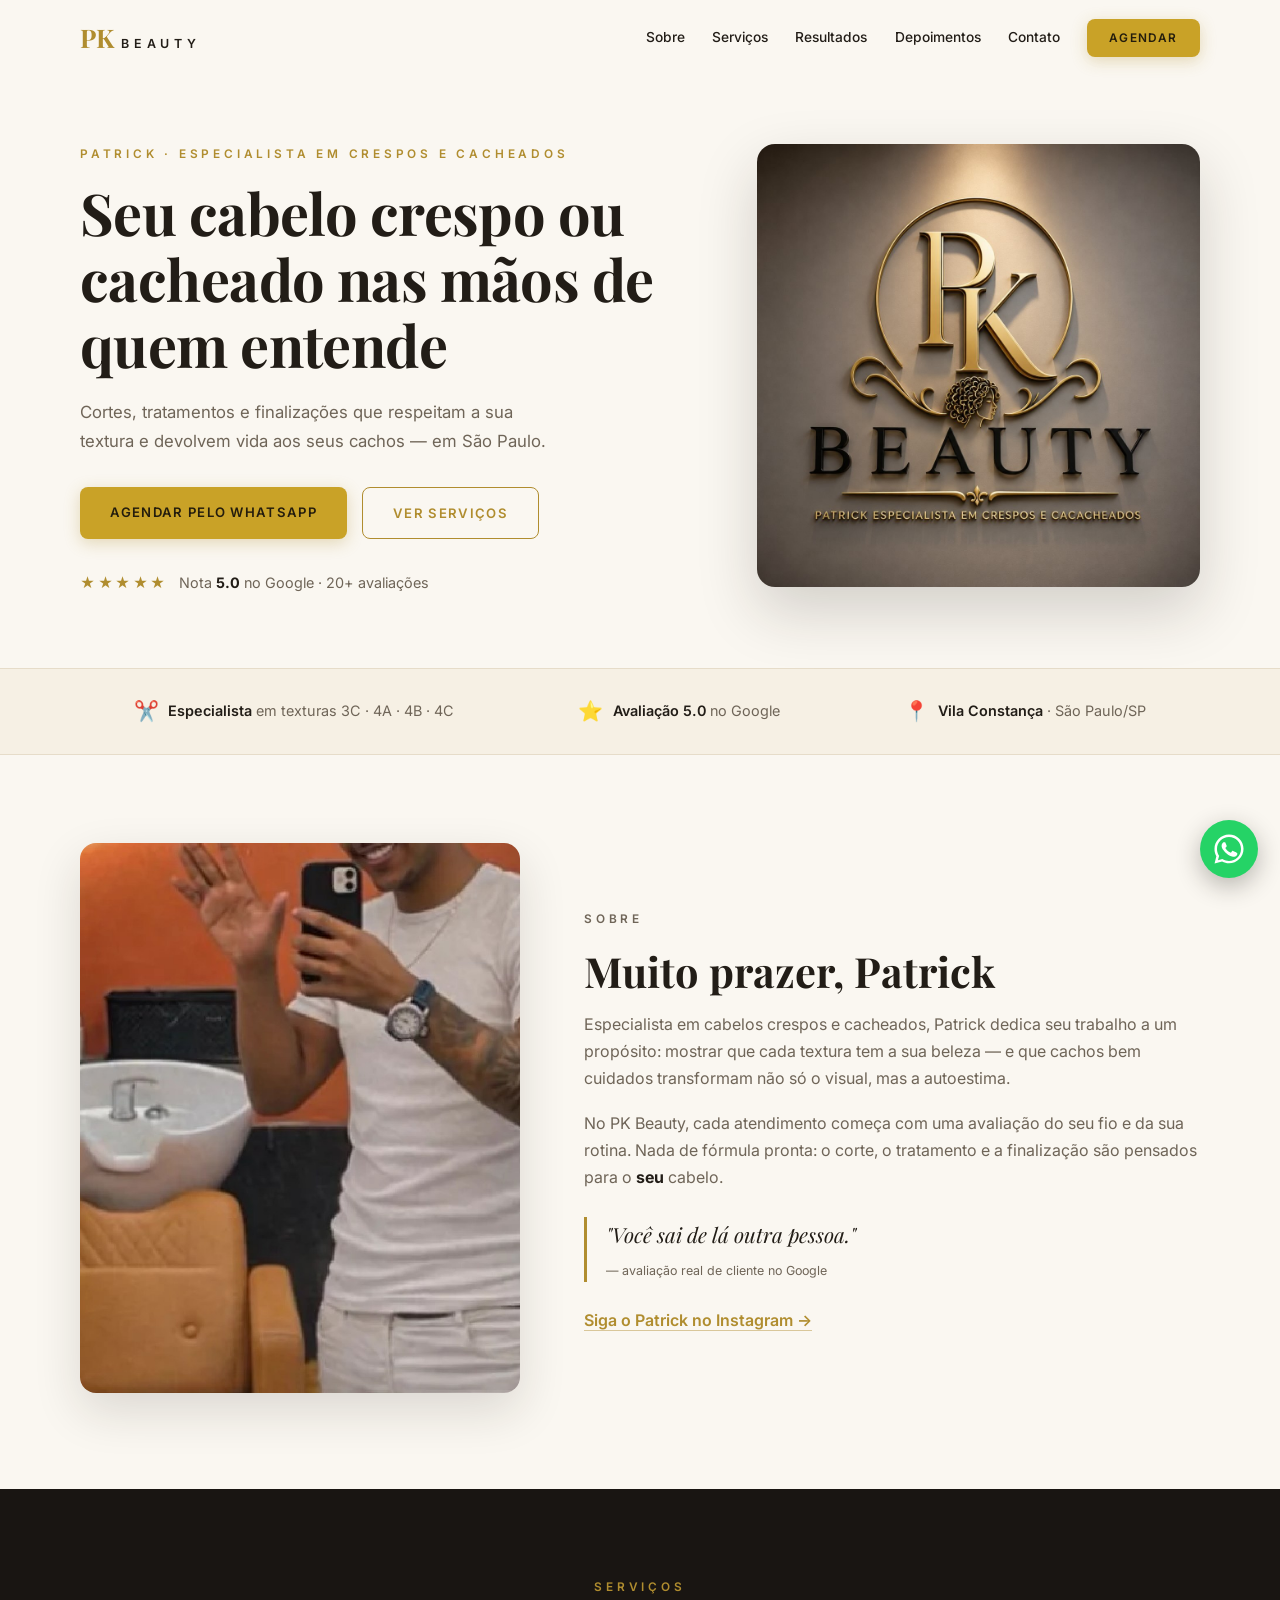
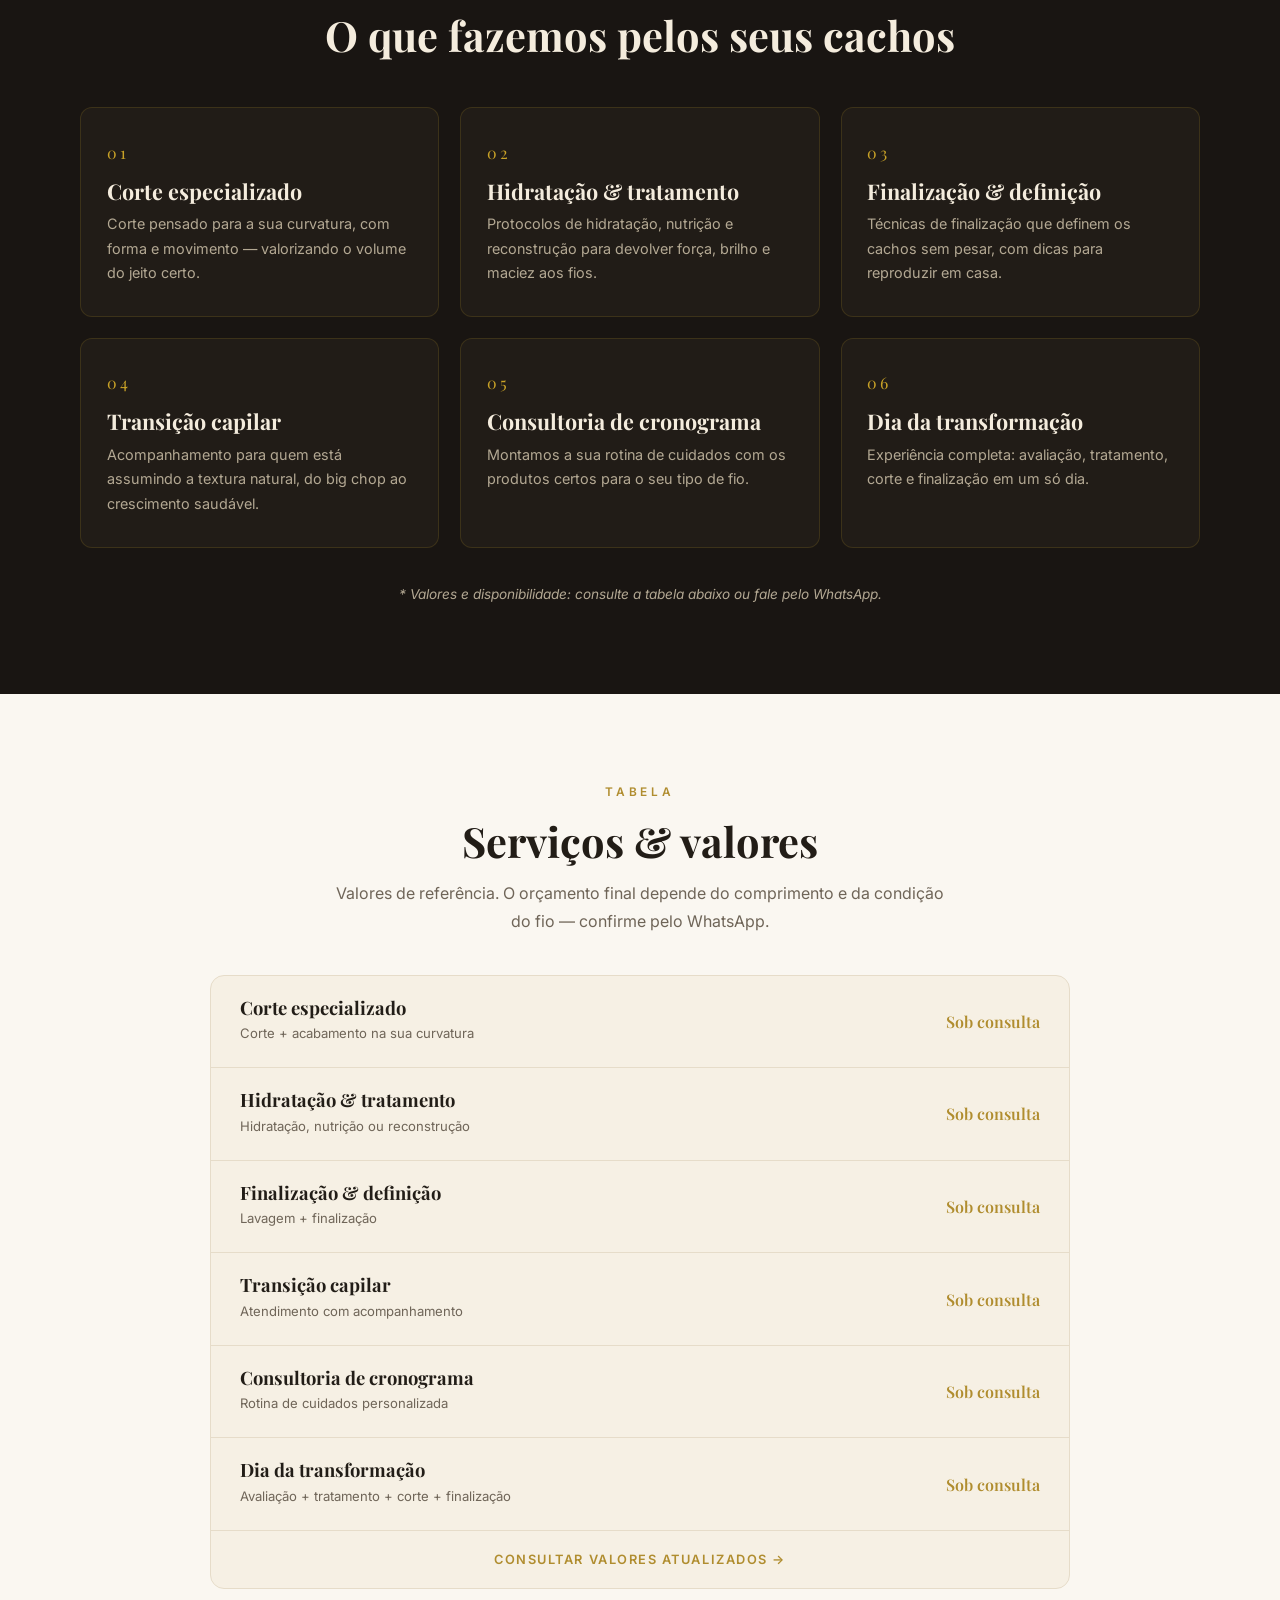
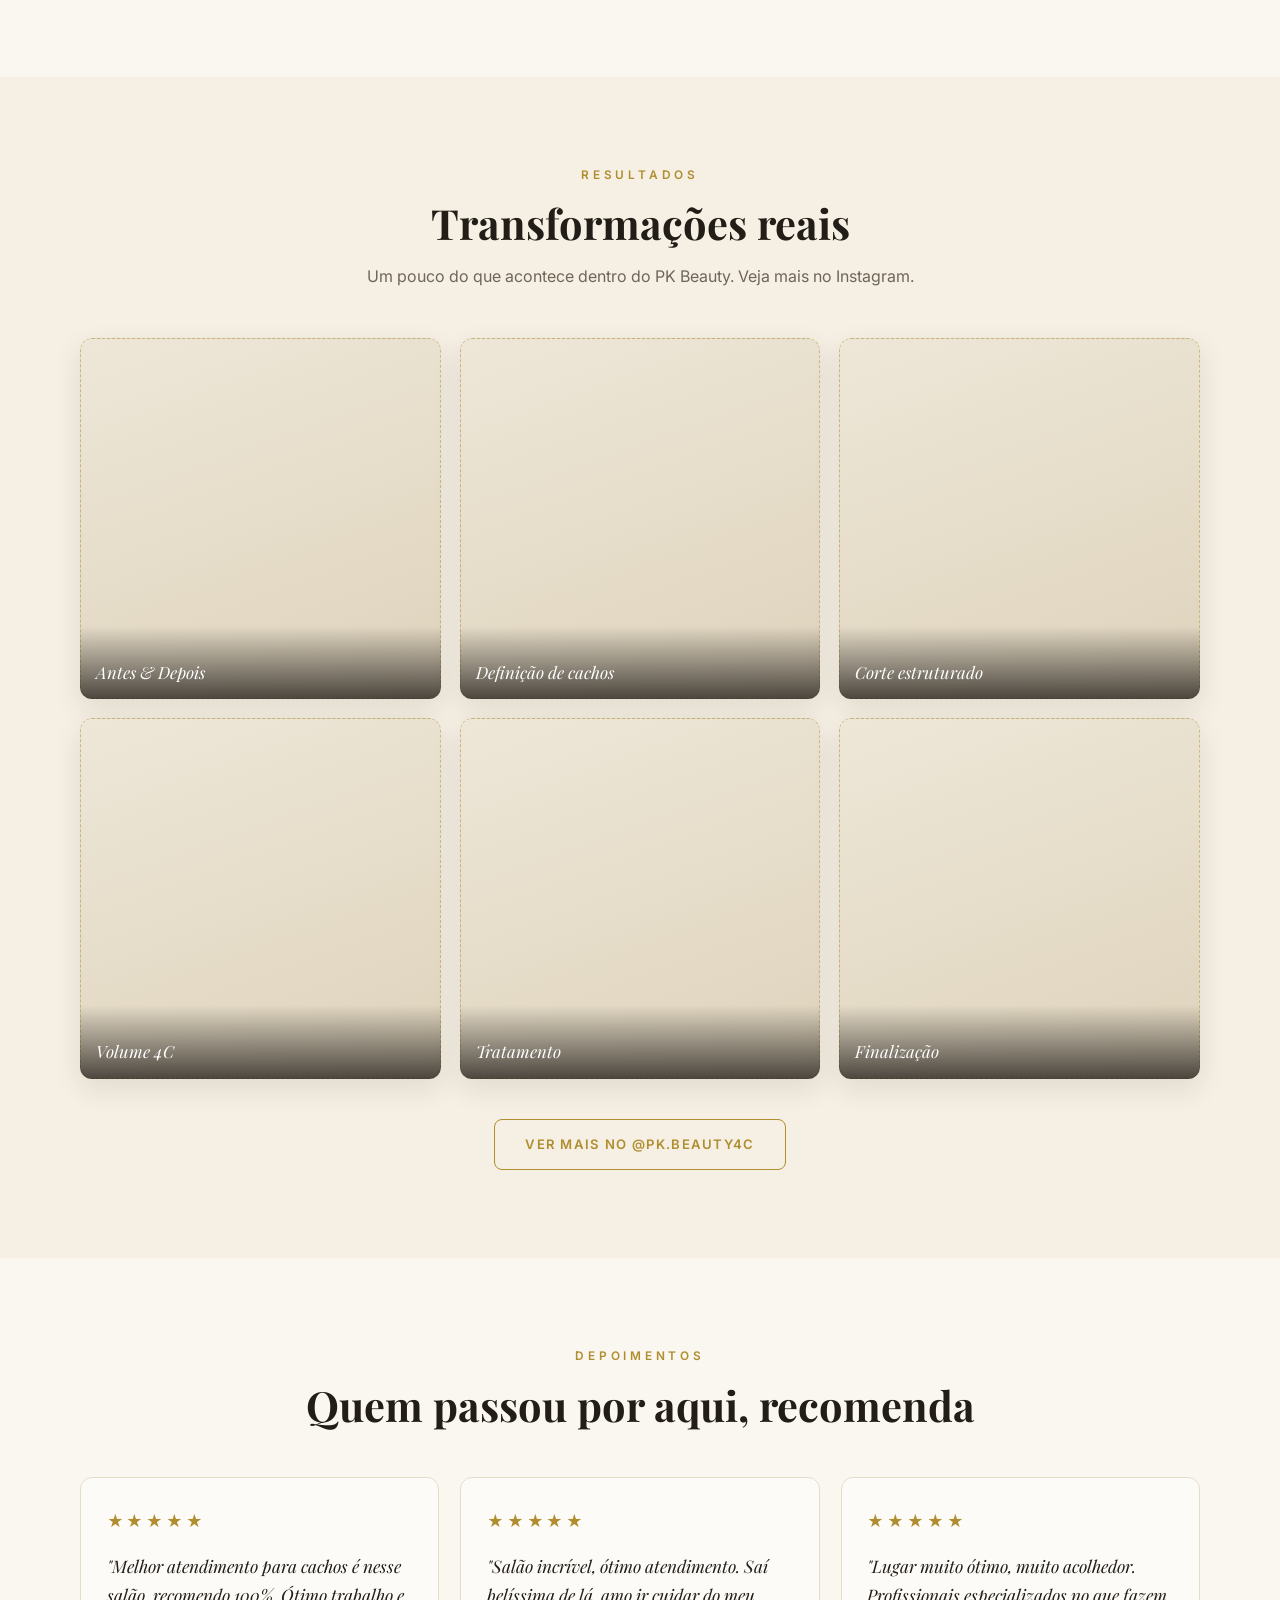
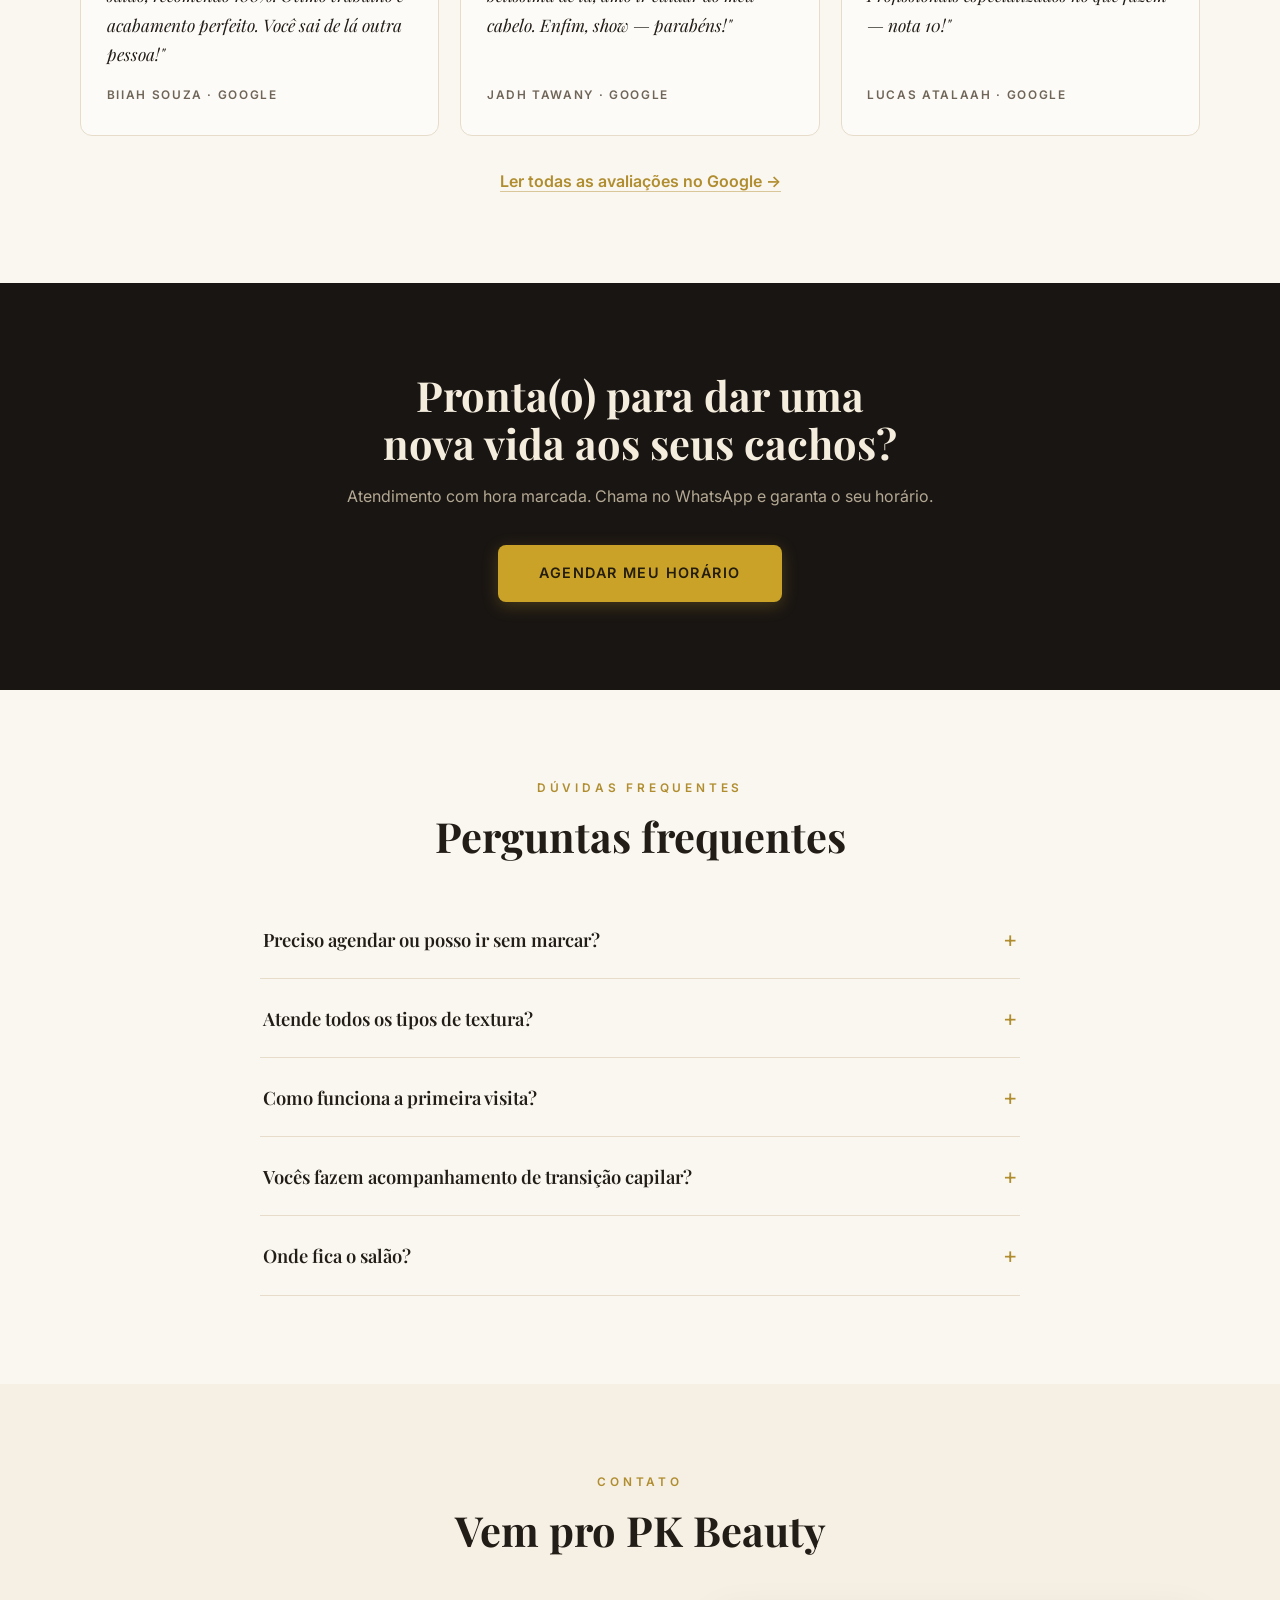
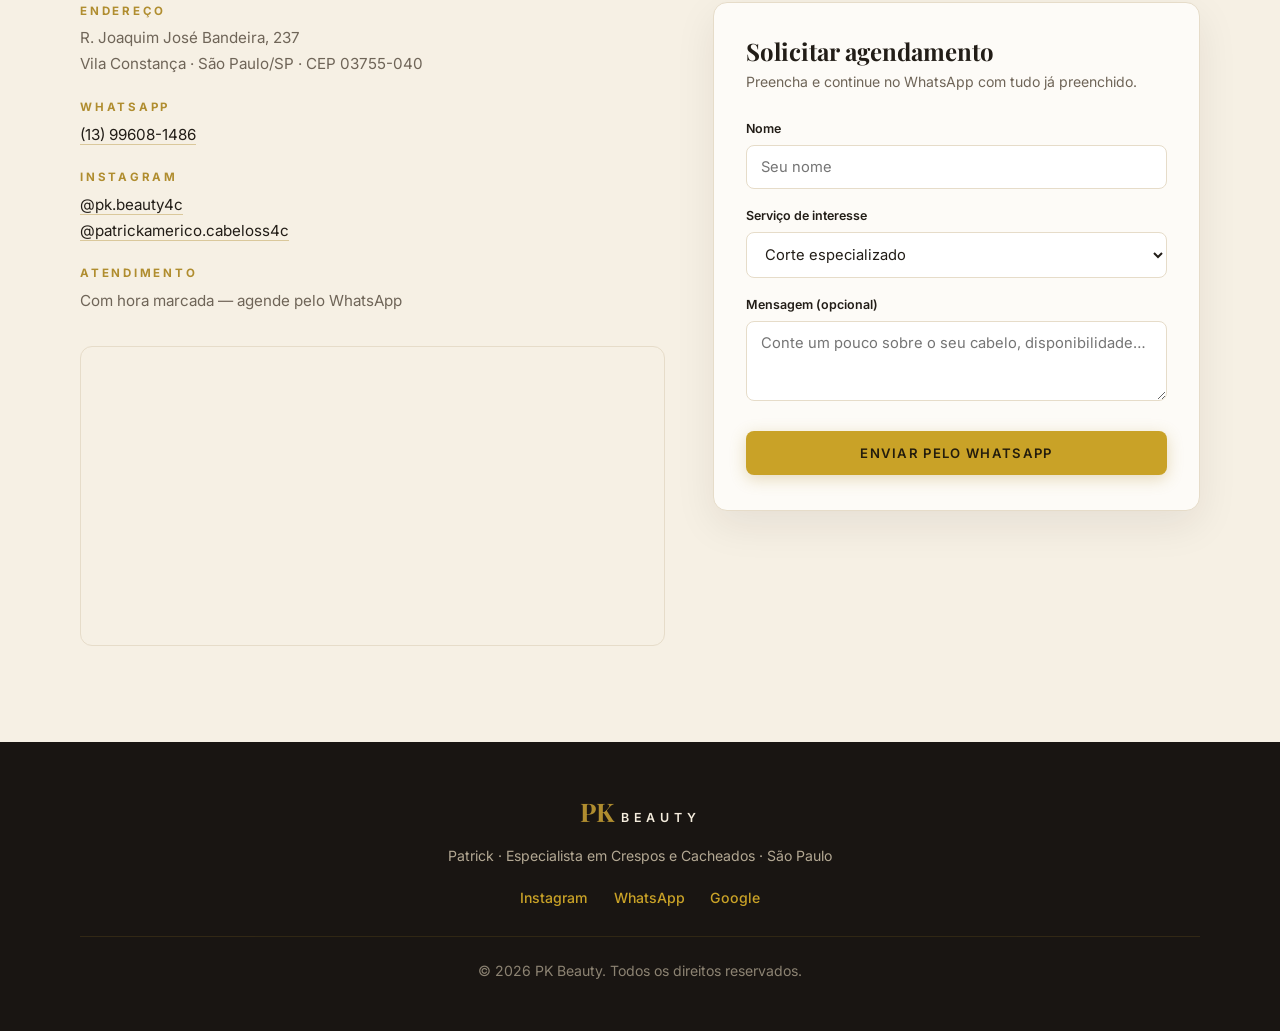
==== index.html @ 68014368 "Site PK Beauty — landing page do salão (Patrick, especialista em crespos e cacheados) Co-Authored-By" ====
<!DOCTYPE html>
<html lang="pt-BR">
<head>
  <meta charset="UTF-8">
  <meta name="viewport" content="width=device-width, initial-scale=1.0">
  <title>PK Beauty — Patrick Especialista em Crespos e Cacheados | São Paulo</title>
  <meta name="description" content="PK Beauty — Patrick, especialista em cabelos crespos e cacheados (4C) em São Paulo. Cortes, tratamentos e finalização para valorizar seus cachos. Agende pelo WhatsApp.">
  <meta property="og:title" content="PK Beauty — Especialista em Crespos e Cacheados">
  <meta property="og:description" content="Seu cabelo crespo ou cacheado nas mãos de quem entende. Nota 5.0 no Google. Agende pelo WhatsApp.">
  <meta property="og:type" content="website">
  <link rel="preconnect" href="https://fonts.googleapis.com">
  <link rel="preconnect" href="https://fonts.gstatic.com" crossorigin>
  <link href="https://fonts.googleapis.com/css2?family=Playfair+Display:ital,wght@0,500;0,600;0,700;1,500&family=Inter:wght@400;500;600;700&display=swap" rel="stylesheet">
  <link rel="stylesheet" href="styles.css">
</head>
<body>

  <!-- ===== NAVBAR ===== -->
  <header class="navbar" id="navbar">
    <div class="container nav-inner">
      <a href="#inicio" class="nav-logo">
        <span class="nav-monogram">PK</span>
        <span class="nav-name">BEAUTY</span>
      </a>
      <nav class="nav-links" id="navLinks">
        <a href="#sobre">Sobre</a>
        <a href="#servicos">Serviços</a>
        <a href="#resultados">Resultados</a>
        <a href="#depoimentos">Depoimentos</a>
        <a href="#contato">Contato</a>
        <a href="https://wa.me/5513996081486?text=Ol%C3%A1%2C%20Patrick!%20Quero%20agendar%20um%20hor%C3%A1rio%20no%20PK%20Beauty%20%E2%9C%A8" class="btn btn-gold nav-cta" target="_blank" rel="noopener">Agendar</a>
      </nav>
      <button class="nav-toggle" id="navToggle" aria-label="Abrir menu">
        <span></span><span></span><span></span>
      </button>
    </div>
  </header>

  <!-- ===== HERO ===== -->
  <section class="hero" id="inicio">
    <div class="container hero-grid">
      <div class="hero-text">
        <p class="section-kicker">Patrick · Especialista em Crespos e Cacheados</p>
        <h1>Seu cabelo crespo ou cacheado nas mãos de quem entende</h1>
        <p class="hero-sub">Cortes, tratamentos e finalizações que respeitam a sua textura e devolvem vida aos seus cachos — em São Paulo.</p>
        <div class="hero-ctas">
          <a href="https://wa.me/5513996081486?text=Ol%C3%A1%2C%20Patrick!%20Quero%20agendar%20um%20hor%C3%A1rio%20no%20PK%20Beauty%20%E2%9C%A8" class="btn btn-gold" target="_blank" rel="noopener">Agendar pelo WhatsApp</a>
          <a href="#servicos" class="btn btn-outline">Ver serviços</a>
        </div>
        <div class="hero-rating">
          <span class="stars">★★★★★</span>
          <span>Nota <strong>5.0</strong> no Google · 20+ avaliações</span>
        </div>
      </div>
      <div class="hero-media">
        <img src="assets/logo.jpg" alt="Logo do PK Beauty em dourado — Patrick, especialista em crespos e cacheados">
      </div>
    </div>
  </section>

  <!-- ===== FAIXA DE DESTAQUES ===== -->
  <section class="highlights">
    <div class="container highlights-grid">
      <div class="highlight">
        <span class="highlight-icon">✂️</span>
        <p><strong>Especialista</strong> em texturas 3C · 4A · 4B · 4C</p>
      </div>
      <div class="highlight">
        <span class="highlight-icon">⭐</span>
        <p><strong>Avaliação 5.0</strong> no Google</p>
      </div>
      <div class="highlight">
        <span class="highlight-icon">📍</span>
        <p><strong>Vila Constança</strong> · São Paulo/SP</p>
      </div>
    </div>
  </section>

  <!-- ===== SOBRE ===== -->
  <section class="section" id="sobre">
    <div class="container about-grid">
      <div class="about-media">
        <img src="assets/patrick.jpg" alt="Patrick no salão PK Beauty">
      </div>
      <div class="about-text">
        <p class="section-kicker">Sobre</p>
        <h2>Muito prazer, Patrick</h2>
        <p>Especialista em cabelos crespos e cacheados, Patrick dedica seu trabalho a um propósito: mostrar que cada textura tem a sua beleza — e que cachos bem cuidados transformam não só o visual, mas a autoestima.</p>
        <p>No PK Beauty, cada atendimento começa com uma avaliação do seu fio e da sua rotina. Nada de fórmula pronta: o corte, o tratamento e a finalização são pensados para o <strong>seu</strong> cabelo.</p>
        <blockquote>"Você sai de lá outra pessoa."<cite>— avaliação real de cliente no Google</cite></blockquote>
        <a href="https://www.instagram.com/patrickamerico.cabeloss4c/" target="_blank" rel="noopener" class="link-gold">Siga o Patrick no Instagram →</a>
      </div>
    </div>
  </section>

  <!-- ===== SERVIÇOS ===== -->
  <section class="section section-dark" id="servicos">
    <div class="container">
      <p class="section-kicker center">Serviços</p>
      <h2 class="center">O que fazemos pelos seus cachos</h2>
      <div class="services-grid">
        <div class="service-card">
          <div class="service-num">01</div>
          <h3>Corte especializado</h3>
          <p>Corte pensado para a sua curvatura, com forma e movimento — valorizando o volume do jeito certo.</p>
        </div>
        <div class="service-card">
          <div class="service-num">02</div>
          <h3>Hidratação &amp; tratamento</h3>
          <p>Protocolos de hidratação, nutrição e reconstrução para devolver força, brilho e maciez aos fios.</p>
        </div>
        <div class="service-card">
          <div class="service-num">03</div>
          <h3>Finalização &amp; definição</h3>
          <p>Técnicas de finalização que definem os cachos sem pesar, com dicas para reproduzir em casa.</p>
        </div>
        <div class="service-card">
          <div class="service-num">04</div>
          <h3>Transição capilar</h3>
          <p>Acompanhamento para quem está assumindo a textura natural, do big chop ao crescimento saudável.</p>
        </div>
        <div class="service-card">
          <div class="service-num">05</div>
          <h3>Consultoria de cronograma</h3>
          <p>Montamos a sua rotina de cuidados com os produtos certos para o seu tipo de fio.</p>
        </div>
        <div class="service-card">
          <div class="service-num">06</div>
          <h3>Dia da transformação</h3>
          <p>Experiência completa: avaliação, tratamento, corte e finalização em um só dia.</p>
        </div>
      </div>
      <p class="services-note">* Valores e disponibilidade: consulte a tabela abaixo ou fale pelo WhatsApp.</p>
    </div>
  </section>

  <!-- ===== TABELA DE VALORES ===== -->
  <section class="section" id="valores">
    <div class="container">
      <p class="section-kicker center">Tabela</p>
      <h2 class="center">Serviços &amp; valores</h2>
      <p class="center section-sub">Valores de referência. O orçamento final depende do comprimento e da condição do fio — confirme pelo WhatsApp.</p>
      <div class="price-table">
        <div class="price-row">
          <div><h4>Corte especializado</h4><small>Corte + acabamento na sua curvatura</small></div>
          <span class="price">Sob consulta</span>
        </div>
        <div class="price-row">
          <div><h4>Hidratação &amp; tratamento</h4><small>Hidratação, nutrição ou reconstrução</small></div>
          <span class="price">Sob consulta</span>
        </div>
        <div class="price-row">
          <div><h4>Finalização &amp; definição</h4><small>Lavagem + finalização</small></div>
          <span class="price">Sob consulta</span>
        </div>
        <div class="price-row">
          <div><h4>Transição capilar</h4><small>Atendimento com acompanhamento</small></div>
          <span class="price">Sob consulta</span>
        </div>
        <div class="price-row">
          <div><h4>Consultoria de cronograma</h4><small>Rotina de cuidados personalizada</small></div>
          <span class="price">Sob consulta</span>
        </div>
        <div class="price-row">
          <div><h4>Dia da transformação</h4><small>Avaliação + tratamento + corte + finalização</small></div>
          <span class="price">Sob consulta</span>
        </div>
        <a class="price-cta" href="https://wa.me/5513996081486?text=Ol%C3%A1%2C%20Patrick!%20Pode%20me%20passar%20os%20valores%20atualizados%20dos%20servi%C3%A7os%3F" target="_blank" rel="noopener">Consultar valores atualizados →</a>
      </div>
    </div>
  </section>

  <!-- ===== RESULTADOS / GALERIA ===== -->
  <section class="section section-cream" id="resultados">
    <div class="container">
      <p class="section-kicker center">Resultados</p>
      <h2 class="center">Transformações reais</h2>
      <p class="center section-sub">Um pouco do que acontece dentro do PK Beauty. Veja mais no Instagram.</p>
      <!-- TROQUE os placeholders por fotos: <img src="assets/foto1.jpg" alt="..."> dentro de cada .gallery-item -->
      <div class="gallery-grid">
        <div class="gallery-item"><div class="gallery-ph"></div><span class="gallery-label">Antes &amp; Depois</span></div>
        <div class="gallery-item"><div class="gallery-ph"></div><span class="gallery-label">Definição de cachos</span></div>
        <div class="gallery-item"><div class="gallery-ph"></div><span class="gallery-label">Corte estruturado</span></div>
        <div class="gallery-item"><div class="gallery-ph"></div><span class="gallery-label">Volume 4C</span></div>
        <div class="gallery-item"><div class="gallery-ph"></div><span class="gallery-label">Tratamento</span></div>
        <div class="gallery-item"><div class="gallery-ph"></div><span class="gallery-label">Finalização</span></div>
      </div>
      <div class="center" style="margin-top: 2.5rem;">
        <a href="https://www.instagram.com/pk.beauty4c/" target="_blank" rel="noopener" class="btn btn-outline">Ver mais no @pk.beauty4c</a>
      </div>
    </div>
  </section>

  <!-- ===== DEPOIMENTOS ===== -->
  <section class="section" id="depoimentos">
    <div class="container">
      <p class="section-kicker center">Depoimentos</p>
      <h2 class="center">Quem passou por aqui, recomenda</h2>
      <div class="testimonials-grid">
        <div class="testimonial">
          <span class="stars">★★★★★</span>
          <p>"Melhor atendimento para cachos é nesse salão, recomendo 100%. Ótimo trabalho e acabamento perfeito. Você sai de lá outra pessoa!"</p>
          <cite>Biiah Souza · Google</cite>
        </div>
        <div class="testimonial">
          <span class="stars">★★★★★</span>
          <p>"Salão incrível, ótimo atendimento. Saí belíssima de lá, amo ir cuidar do meu cabelo. Enfim, show — parabéns!"</p>
          <cite>Jadh Tawany · Google</cite>
        </div>
        <div class="testimonial">
          <span class="stars">★★★★★</span>
          <p>"Lugar muito ótimo, muito acolhedor. Profissionais especializados no que fazem — nota 10!"</p>
          <cite>Lucas Atalaah · Google</cite>
        </div>
      </div>
      <p class="center" style="margin-top: 2rem;">
        <a class="link-gold" href="https://www.google.com/maps/place/PK.beauty+%2F+Patrick+Especialista/@-23.509186,-46.5026546,17z/data=!3m1!4b1!4m6!3m5!1s0x94ce610077c08e39:0xf38ff911dcfabe33!8m2!3d-23.509186!4d-46.5026546!16s%2Fg%2F11njfc9j4w" target="_blank" rel="noopener">Ler todas as avaliações no Google →</a>
      </p>
    </div>
  </section>

  <!-- ===== CTA FINAL ===== -->
  <section class="cta-final">
    <div class="container center">
      <h2>Pronta(o) para dar uma<br>nova vida aos seus cachos?</h2>
      <p>Atendimento com hora marcada. Chama no WhatsApp e garanta o seu horário.</p>
      <a href="https://wa.me/5513996081486?text=Ol%C3%A1%2C%20Patrick!%20Quero%20agendar%20um%20hor%C3%A1rio%20no%20PK%20Beauty%20%E2%9C%A8" class="btn btn-gold btn-lg" target="_blank" rel="noopener">Agendar meu horário</a>
    </div>
  </section>

  <!-- ===== FAQ ===== -->
  <section class="section" id="faq">
    <div class="container container-narrow">
      <p class="section-kicker center">Dúvidas frequentes</p>
      <h2 class="center">Perguntas frequentes</h2>
      <div class="faq-list">
        <details class="faq-item">
          <summary>Preciso agendar ou posso ir sem marcar?<span class="faq-icon">+</span></summary>
          <p>O atendimento é com hora marcada, para que cada cliente receba atenção total. É só chamar no WhatsApp e escolher o melhor horário.</p>
        </details>
        <details class="faq-item">
          <summary>Atende todos os tipos de textura?<span class="faq-icon">+</span></summary>
          <p>Sim! A especialidade da casa são os crespos e cacheados — das curvaturas 3C à 4C — mas cabelos ondulados também são muito bem-vindos.</p>
        </details>
        <details class="faq-item">
          <summary>Como funciona a primeira visita?<span class="faq-icon">+</span></summary>
          <p>Tudo começa com uma avaliação do seu fio e uma conversa sobre a sua rotina. A partir daí, o Patrick monta o plano ideal de corte, tratamento e finalização para o seu cabelo.</p>
        </details>
        <details class="faq-item">
          <summary>Vocês fazem acompanhamento de transição capilar?<span class="faq-icon">+</span></summary>
          <p>Sim, do big chop ao crescimento saudável. Você recebe acompanhamento e um cronograma de cuidados para cada fase da transição.</p>
        </details>
        <details class="faq-item">
          <summary>Onde fica o salão?<span class="faq-icon">+</span></summary>
          <p>Na R. Joaquim José Bandeira, 237 — Vila Constança, São Paulo/SP. O mapa está na seção de contato logo abaixo.</p>
        </details>
      </div>
    </div>
  </section>

  <!-- ===== CONTATO / LOCALIZAÇÃO ===== -->
  <section class="section section-cream" id="contato">
    <div class="container">
      <p class="section-kicker center">Contato</p>
      <h2 class="center">Vem pro PK Beauty</h2>
      <div class="contact-grid">
        <div class="contact-info">
          <ul class="contact-list">
            <li>
              <strong>Endereço</strong>
              R. Joaquim José Bandeira, 237<br>Vila Constança · São Paulo/SP · CEP 03755-040
            </li>
            <li>
              <strong>WhatsApp</strong>
              <a href="https://wa.me/5513996081486" target="_blank" rel="noopener">(13) 99608-1486</a>
            </li>
            <li>
              <strong>Instagram</strong>
              <a href="https://www.instagram.com/pk.beauty4c/" target="_blank" rel="noopener">@pk.beauty4c</a><br>
              <a href="https://www.instagram.com/patrickamerico.cabeloss4c/" target="_blank" rel="noopener">@patrickamerico.cabeloss4c</a>
            </li>
            <li>
              <strong>Atendimento</strong>
              Com hora marcada — agende pelo WhatsApp
            </li>
          </ul>
          <div class="contact-map">
            <iframe
              title="Mapa — PK Beauty, R. Joaquim José Bandeira, 237, Vila Constança, São Paulo"
              src="https://www.google.com/maps?q=R.+Joaquim+Jos%C3%A9+Bandeira,+237+-+Vila+Constanca,+S%C3%A3o+Paulo+-+SP,+03755-040&output=embed"
              loading="lazy" referrerpolicy="no-referrer-when-downgrade" allowfullscreen></iframe>
          </div>
        </div>
        <form class="booking-card" id="bookingForm">
          <h3>Solicitar agendamento</h3>
          <p class="booking-sub">Preencha e continue no WhatsApp com tudo já preenchido.</p>
          <label for="bkName">Nome</label>
          <input type="text" id="bkName" name="nome" placeholder="Seu nome" autocomplete="name">
          <label for="bkService">Serviço de interesse</label>
          <select id="bkService" name="servico">
            <option>Corte especializado</option>
            <option>Hidratação &amp; tratamento</option>
            <option>Finalização &amp; definição</option>
            <option>Transição capilar</option>
            <option>Consultoria de cronograma</option>
            <option>Dia da transformação</option>
            <option>Ainda não sei — quero uma avaliação</option>
          </select>
          <label for="bkMsg">Mensagem (opcional)</label>
          <textarea id="bkMsg" name="mensagem" rows="3" placeholder="Conte um pouco sobre o seu cabelo, disponibilidade…"></textarea>
          <button type="submit" class="btn btn-gold btn-block">Enviar pelo WhatsApp</button>
        </form>
      </div>
    </div>
  </section>

  <!-- ===== FOOTER ===== -->
  <footer class="footer">
    <div class="container footer-inner">
      <div class="footer-brand">
        <span class="nav-monogram">PK</span>
        <span class="nav-name">BEAUTY</span>
      </div>
      <p>Patrick · Especialista em Crespos e Cacheados · São Paulo</p>
      <nav class="footer-links">
        <a href="https://www.instagram.com/pk.beauty4c/" target="_blank" rel="noopener">Instagram</a>
        <a href="https://wa.me/5513996081486" target="_blank" rel="noopener">WhatsApp</a>
        <a href="https://www.google.com/maps/place/PK.beauty+%2F+Patrick+Especialista/@-23.509186,-46.5026546,17z/data=!3m1!4b1!4m6!3m5!1s0x94ce610077c08e39:0xf38ff911dcfabe33!8m2!3d-23.509186!4d-46.5026546!16s%2Fg%2F11njfc9j4w" target="_blank" rel="noopener">Google</a>
      </nav>
      <p class="footer-copy">© <span id="year"></span> PK Beauty. Todos os direitos reservados.</p>
    </div>
  </footer>

  <!-- ===== BOTÃO FLUTUANTE WHATSAPP ===== -->
  <a href="https://wa.me/5513996081486?text=Ol%C3%A1%2C%20Patrick!%20Quero%20agendar%20um%20hor%C3%A1rio%20no%20PK%20Beauty%20%E2%9C%A8"
     class="whatsapp-float" target="_blank" rel="noopener" aria-label="Conversar no WhatsApp">
    <svg viewBox="0 0 32 32" width="30" height="30" fill="#fff" xmlns="http://www.w3.org/2000/svg">
      <path d="M16 .5C7.4.5.5 7.4.5 16c0 2.7.7 5.4 2 7.7L.6 31.5l8-2.1c2.3 1.2 4.8 1.9 7.4 1.9 8.6 0 15.5-6.9 15.5-15.5S24.6.5 16 .5zm0 28.3c-2.3 0-4.6-.6-6.6-1.8l-.5-.3-4.7 1.2 1.3-4.6-.3-.5c-1.3-2-2-4.4-2-6.8C3.2 8.9 8.9 3.2 16 3.2S28.8 8.9 28.8 16 23.1 28.8 16 28.8zm7-9.6c-.4-.2-2.3-1.1-2.6-1.2-.4-.1-.6-.2-.9.2-.3.4-1 1.2-1.2 1.5-.2.3-.4.3-.8.1-.4-.2-1.6-.6-3.1-1.9-1.1-1-1.9-2.2-2.1-2.6-.2-.4 0-.6.2-.8.2-.2.4-.4.6-.7.2-.2.3-.4.4-.7.1-.3.1-.5 0-.7-.1-.2-.9-2.1-1.2-2.9-.3-.8-.6-.7-.9-.7h-.8c-.3 0-.7.1-1.1.5-.4.4-1.4 1.4-1.4 3.4s1.5 3.9 1.7 4.2c.2.3 2.9 4.5 7.1 6.3 1 .4 1.8.7 2.4.9 1 .3 1.9.3 2.6.2.8-.1 2.3-1 2.7-1.9.3-.9.3-1.7.2-1.9-.1-.2-.3-.3-.7-.5z"/>
    </svg>
  </a>

  <script src="script.js"></script>
</body>
</html>
---- styles.css ----
/* ============ PK BEAUTY — tema claro ============ */
:root {
  --bg: #faf7f1;
  --bg-cream: #f6f0e4;
  --bg-dark: #191512;
  --bg-dark-card: #211c17;
  --card: #fdfbf7;
  --ink: #221d17;
  --muted: #6f6558;
  --line: #e6dcc9;
  --gold: #b08d2f;
  --gold-strong: #c9a227;
  --gold-soft: rgba(176, 141, 47, 0.12);
  --cream-text: #f4ecdd;
  --serif: "Playfair Display", Georgia, serif;
  --sans: "Inter", -apple-system, "Segoe UI", sans-serif;
}

* { margin: 0; padding: 0; box-sizing: border-box; }

html { scroll-behavior: smooth; }

body {
  background: var(--bg);
  color: var(--ink);
  font-family: var(--sans);
  font-weight: 400;
  line-height: 1.7;
  -webkit-font-smoothing: antialiased;
}

.container { width: min(1120px, 92%); margin: 0 auto; }
.container-narrow { width: min(760px, 92%); }

h1, h2, h3, h4 { font-family: var(--serif); font-weight: 700; line-height: 1.15; color: var(--ink); }
h1 { font-size: clamp(2.3rem, 4.8vw, 3.6rem); letter-spacing: -0.01em; }
h2 { font-size: clamp(1.8rem, 3.6vw, 2.6rem); margin-bottom: 1rem; }

.center { text-align: center; }

.section { padding: 5.5rem 0; }
.section-cream { background: var(--bg-cream); }
.section-dark { background: var(--bg-dark); }
.section-dark h2 { color: var(--cream-text); }
.section-kicker {
  font-size: 0.74rem;
  letter-spacing: 0.32em;
  text-transform: uppercase;
  color: var(--gold);
  margin-bottom: 0.9rem;
  font-weight: 600;
}
.section-sub { color: var(--muted); max-width: 620px; margin: 0 auto 1rem; }

/* ===== Botões ===== */
.btn {
  display: inline-block;
  padding: 0.85rem 1.9rem;
  border-radius: 8px;
  border: none;
  cursor: pointer;
  font-family: var(--sans);
  font-size: 0.82rem;
  font-weight: 600;
  letter-spacing: 0.1em;
  text-transform: uppercase;
  text-decoration: none;
  transition: transform 0.2s ease, box-shadow 0.2s ease, background 0.2s ease;
}
.btn-gold {
  background: var(--gold-strong);
  color: #241d0d;
  box-shadow: 0 4px 16px rgba(176, 141, 47, 0.3);
}
.btn-gold:hover { transform: translateY(-2px); box-shadow: 0 8px 22px rgba(176, 141, 47, 0.4); background: #d4ad33; }
.btn-outline {
  border: 1px solid var(--gold);
  color: var(--gold);
  background: transparent;
}
.btn-outline:hover { background: var(--gold-soft); transform: translateY(-2px); }
.btn-lg { padding: 1rem 2.6rem; font-size: 0.9rem; }
.btn-block { width: 100%; text-align: center; }

.link-gold {
  color: var(--gold);
  text-decoration: none;
  font-weight: 600;
  border-bottom: 1px solid rgba(176, 141, 47, 0.45);
  transition: border-color 0.2s, color 0.2s;
}
.link-gold:hover { color: var(--gold-strong); border-color: var(--gold-strong); }

/* ===== Navbar ===== */
.navbar {
  position: fixed;
  top: 0; left: 0; right: 0;
  z-index: 100;
  padding: 1rem 0;
  background: rgba(250, 247, 241, 0.92);
  backdrop-filter: blur(12px);
  border-bottom: 1px solid transparent;
  transition: padding 0.3s ease, border-color 0.3s ease, box-shadow 0.3s ease;
}
.navbar.scrolled {
  padding: 0.65rem 0;
  border-color: var(--line);
  box-shadow: 0 2px 18px rgba(34, 29, 23, 0.06);
}
.nav-inner { display: flex; align-items: center; justify-content: space-between; }
.nav-logo { display: flex; align-items: baseline; gap: 0.45rem; text-decoration: none; }
.nav-monogram {
  font-family: var(--serif);
  font-size: 1.6rem;
  font-weight: 700;
  color: var(--gold);
}
.nav-name { font-family: var(--sans); font-size: 0.78rem; letter-spacing: 0.38em; color: var(--ink); font-weight: 600; }
.nav-links { display: flex; align-items: center; gap: 1.7rem; }
.nav-links a:not(.btn) {
  color: var(--ink);
  text-decoration: none;
  font-size: 0.86rem;
  font-weight: 500;
  transition: color 0.2s;
}
.nav-links a:not(.btn):hover { color: var(--gold); }
.nav-cta { padding: 0.55rem 1.4rem; font-size: 0.74rem; }
.nav-toggle { display: none; background: none; border: none; cursor: pointer; flex-direction: column; gap: 5px; padding: 6px; }
.nav-toggle span { display: block; width: 24px; height: 2px; background: var(--ink); transition: 0.3s; }

/* ===== Hero ===== */
.hero { padding: 9rem 0 4.5rem; }
.hero-grid {
  display: grid;
  grid-template-columns: 7fr 5fr;
  gap: 3.5rem;
  align-items: center;
}
.hero-sub { color: var(--muted); max-width: 480px; margin: 1.3rem 0 2rem; font-size: 1.05rem; }
.hero-ctas { display: flex; gap: 0.9rem; flex-wrap: wrap; }
.hero-rating {
  margin-top: 2rem;
  display: flex;
  align-items: center;
  gap: 0.7rem;
  color: var(--muted);
  font-size: 0.9rem;
}
.hero-rating strong { color: var(--ink); }
.stars { color: var(--gold); letter-spacing: 0.18em; }
.hero-media img {
  width: 100%;
  aspect-ratio: 1 / 1;
  object-fit: cover;
  border-radius: 18px;
  box-shadow: 0 24px 60px rgba(34, 29, 23, 0.18);
}

/* ===== Destaques ===== */
.highlights { background: var(--bg-cream); border-top: 1px solid var(--line); border-bottom: 1px solid var(--line); }
.highlights-grid { display: flex; justify-content: space-around; flex-wrap: wrap; gap: 1rem; padding: 1.6rem 0; }
.highlight { display: flex; align-items: center; gap: 0.6rem; font-size: 0.9rem; color: var(--muted); }
.highlight strong { color: var(--ink); font-weight: 600; }
.highlight-icon { font-size: 1.25rem; }

/* ===== Sobre ===== */
.about-grid { display: grid; grid-template-columns: 5fr 7fr; gap: 4rem; align-items: center; }
.about-media img {
  width: 100%;
  aspect-ratio: 4 / 5;
  object-fit: cover;
  object-position: top;
  border-radius: 16px;
  box-shadow: 0 18px 48px rgba(34, 29, 23, 0.14);
}
.about-text p { margin-bottom: 1.1rem; color: var(--muted); }
.about-text p strong { color: var(--ink); }
.about-text blockquote {
  font-family: var(--serif);
  font-size: 1.3rem;
  font-style: italic;
  color: var(--ink);
  border-left: 3px solid var(--gold);
  padding-left: 1.2rem;
  margin: 1.6rem 0;
}
.about-text blockquote cite { display: block; font-family: var(--sans); font-size: 0.78rem; font-style: normal; color: var(--muted); margin-top: 0.5rem; }

/* ===== Serviços (seção escura) ===== */
.services-grid { display: grid; grid-template-columns: repeat(3, 1fr); gap: 1.3rem; margin-top: 3rem; }
.service-card {
  background: var(--bg-dark-card);
  border: 1px solid rgba(201, 162, 39, 0.16);
  border-radius: 12px;
  padding: 1.9rem 1.6rem;
  transition: transform 0.3s ease, border-color 0.3s ease;
}
.service-card:hover { transform: translateY(-5px); border-color: rgba(201, 162, 39, 0.5); }
.service-num {
  font-family: var(--serif);
  font-size: 1rem;
  color: var(--gold-strong);
  letter-spacing: 0.2em;
  margin-bottom: 0.8rem;
}
.service-card h3 { font-size: 1.35rem; margin-bottom: 0.55rem; color: var(--cream-text); }
.service-card p { font-size: 0.9rem; color: #b3a893; }
.services-note { text-align: center; margin-top: 2.2rem; color: #b3a893; font-size: 0.85rem; font-style: italic; }

/* ===== Tabela de valores ===== */
.price-table {
  max-width: 860px;
  margin: 2.5rem auto 0;
  background: var(--bg-cream);
  border: 1px solid var(--line);
  border-radius: 14px;
  overflow: hidden;
}
.price-row {
  display: flex;
  align-items: center;
  justify-content: space-between;
  gap: 1.5rem;
  padding: 1.3rem 1.8rem;
  border-bottom: 1px solid var(--line);
}
.price-row h4 { font-size: 1.15rem; margin-bottom: 0.1rem; }
.price-row small { color: var(--muted); font-size: 0.82rem; }
.price {
  font-family: var(--serif);
  font-weight: 600;
  color: var(--gold);
  white-space: nowrap;
}
.price-cta {
  display: block;
  text-align: center;
  padding: 1.1rem;
  font-size: 0.8rem;
  font-weight: 600;
  letter-spacing: 0.12em;
  text-transform: uppercase;
  color: var(--gold);
  text-decoration: none;
  transition: background 0.2s;
}
.price-cta:hover { background: var(--gold-soft); }

/* ===== Galeria ===== */
.gallery-grid { display: grid; grid-template-columns: repeat(3, 1fr); gap: 1.2rem; margin-top: 3rem; }
.gallery-item {
  position: relative;
  aspect-ratio: 1 / 1;
  border-radius: 12px;
  overflow: hidden;
  box-shadow: 0 10px 28px rgba(34, 29, 23, 0.1);
}
.gallery-item img { width: 100%; height: 100%; object-fit: cover; display: block; }
.gallery-ph {
  width: 100%; height: 100%;
  background: linear-gradient(160deg, #eee7d8, #ded3bc);
  border: 1px dashed rgba(176, 141, 47, 0.5);
  border-radius: 12px;
}
.gallery-label {
  position: absolute;
  left: 0; right: 0; bottom: 0;
  padding: 2rem 1rem 0.8rem;
  background: linear-gradient(to top, rgba(25, 21, 18, 0.75), transparent);
  color: #fff;
  font-family: var(--serif);
  font-style: italic;
  font-size: 1.05rem;
}

/* ===== Depoimentos ===== */
.testimonials-grid { display: grid; grid-template-columns: repeat(3, 1fr); gap: 1.3rem; margin-top: 3rem; }
.testimonial {
  background: var(--card);
  border: 1px solid var(--line);
  border-radius: 12px;
  padding: 1.9rem 1.6rem;
  display: flex;
  flex-direction: column;
  gap: 1rem;
}
.testimonial p { font-family: var(--serif); font-size: 1.08rem; font-style: italic; color: var(--ink); flex: 1; }
.testimonial cite { font-style: normal; font-size: 0.74rem; color: var(--muted); text-transform: uppercase; letter-spacing: 0.14em; font-weight: 600; }

/* ===== CTA Final ===== */
.cta-final { padding: 5.5rem 0; background: var(--bg-dark); }
.cta-final h2 { color: var(--cream-text); }
.cta-final p { color: #b3a893; margin: 1rem 0 2.2rem; }

/* ===== FAQ ===== */
.faq-list { margin-top: 2.5rem; }
.faq-item { border-bottom: 1px solid var(--line); }
.faq-item summary {
  display: flex;
  align-items: center;
  justify-content: space-between;
  gap: 1rem;
  padding: 1.25rem 0.2rem;
  cursor: pointer;
  list-style: none;
  font-family: var(--serif);
  font-size: 1.15rem;
  font-weight: 600;
}
.faq-item summary::-webkit-details-marker { display: none; }
.faq-icon { color: var(--gold); font-size: 1.4rem; font-family: var(--sans); font-weight: 400; transition: transform 0.25s ease; }
.faq-item[open] .faq-icon { transform: rotate(45deg); }
.faq-item p { padding: 0 0.2rem 1.25rem; color: var(--muted); max-width: 640px; }

/* ===== Contato ===== */
#contato .contact-grid {
  display: grid;
  grid-template-columns: 6fr 5fr;
  gap: 3rem;
  margin-top: 3rem;
  align-items: start;
}
.contact-list { list-style: none; display: flex; flex-direction: column; gap: 1.3rem; }
.contact-list li { color: var(--muted); font-size: 0.95rem; }
.contact-list strong {
  display: block;
  color: var(--gold);
  font-size: 0.72rem;
  text-transform: uppercase;
  letter-spacing: 0.24em;
  margin-bottom: 0.25rem;
  font-weight: 700;
}
.contact-list a { color: var(--ink); text-decoration: none; border-bottom: 1px solid rgba(176, 141, 47, 0.4); }
.contact-list a:hover { color: var(--gold); }
.contact-map { margin-top: 2rem; }
.contact-map iframe {
  width: 100%;
  height: 300px;
  border: 1px solid var(--line);
  border-radius: 12px;
}

/* ===== Formulário de agendamento ===== */
.booking-card {
  background: var(--card);
  border: 1px solid var(--line);
  border-radius: 14px;
  padding: 2.2rem 2rem;
  box-shadow: 0 14px 40px rgba(34, 29, 23, 0.08);
}
.booking-card h3 { font-size: 1.5rem; margin-bottom: 0.3rem; }
.booking-sub { color: var(--muted); font-size: 0.88rem; margin-bottom: 1.5rem; }
.booking-card label {
  display: block;
  font-size: 0.78rem;
  font-weight: 600;
  margin: 1rem 0 0.35rem;
  color: var(--ink);
}
.booking-card input,
.booking-card select,
.booking-card textarea {
  width: 100%;
  padding: 0.75rem 0.9rem;
  border: 1px solid var(--line);
  border-radius: 8px;
  background: #fff;
  font-family: var(--sans);
  font-size: 0.92rem;
  color: var(--ink);
  transition: border-color 0.2s, box-shadow 0.2s;
}
.booking-card input:focus,
.booking-card select:focus,
.booking-card textarea:focus {
  outline: none;
  border-color: var(--gold);
  box-shadow: 0 0 0 3px var(--gold-soft);
}
.booking-card textarea { resize: vertical; }
.booking-card .btn { margin-top: 1.4rem; }

/* ===== Footer ===== */
.footer { background: var(--bg-dark); padding: 3rem 0; text-align: center; }
.footer-brand { display: flex; align-items: baseline; justify-content: center; gap: 0.45rem; margin-bottom: 0.7rem; }
.footer .nav-name { color: var(--cream-text); }
.footer p { color: #b3a893; font-size: 0.88rem; }
.footer-links { display: flex; justify-content: center; gap: 1.6rem; margin: 1.1rem 0 1.6rem; }
.footer-links a { color: var(--gold-strong); text-decoration: none; font-size: 0.88rem; font-weight: 500; }
.footer-links a:hover { text-decoration: underline; }
.footer-copy { border-top: 1px solid rgba(201, 162, 39, 0.18); padding-top: 1.4rem; font-size: 0.75rem; opacity: 0.75; }

/* ===== WhatsApp flutuante ===== */
.whatsapp-float {
  position: fixed;
  right: 22px;
  bottom: 22px;
  z-index: 90;
  width: 58px;
  height: 58px;
  border-radius: 50%;
  background: #25d366;
  display: flex;
  align-items: center;
  justify-content: center;
  box-shadow: 0 8px 24px rgba(34, 29, 23, 0.3);
  transition: transform 0.25s ease;
}
.whatsapp-float:hover { transform: scale(1.08); }

/* ===== Reveal on scroll ===== */
.reveal { opacity: 0; transform: translateY(24px); transition: opacity 0.7s ease, transform 0.7s ease; }
.reveal.visible { opacity: 1; transform: none; }

/* ===== Impressão / PDF ===== */
@media print {
  * { -webkit-print-color-adjust: exact; print-color-adjust: exact; }
  .reveal { opacity: 1 !important; transform: none !important; }
  .navbar, .whatsapp-float { display: none !important; }
  .hero { padding: 4rem 0; }
}

/* ===== Responsivo ===== */
@media (max-width: 920px) {
  .nav-toggle { display: flex; }
  .nav-links {
    position: fixed;
    inset: 0;
    background: rgba(250, 247, 241, 0.98);
    backdrop-filter: blur(10px);
    flex-direction: column;
    justify-content: center;
    gap: 2rem;
    transform: translateX(100%);
    transition: transform 0.35s ease;
  }
  .nav-links.open { transform: none; }
  .nav-links a:not(.btn) { font-size: 1.1rem; }
  .nav-toggle { position: relative; z-index: 110; }

  .hero { padding: 7.5rem 0 3.5rem; }
  .hero-grid { grid-template-columns: 1fr; gap: 2.5rem; }
  .hero-media { order: -1; max-width: 420px; margin: 0 auto; }
  .about-grid, #contato .contact-grid { grid-template-columns: 1fr; gap: 2.5rem; }
  .services-grid, .testimonials-grid { grid-template-columns: 1fr 1fr; }
}

@media (max-width: 640px) {
  .section { padding: 4rem 0; }
  .services-grid, .testimonials-grid { grid-template-columns: 1fr; }
  .gallery-grid { grid-template-columns: 1fr 1fr; }
  .price-row { flex-direction: column; align-items: flex-start; gap: 0.3rem; padding: 1.1rem 1.3rem; }
  .highlights-grid { flex-direction: column; align-items: flex-start; gap: 0.8rem; }
}
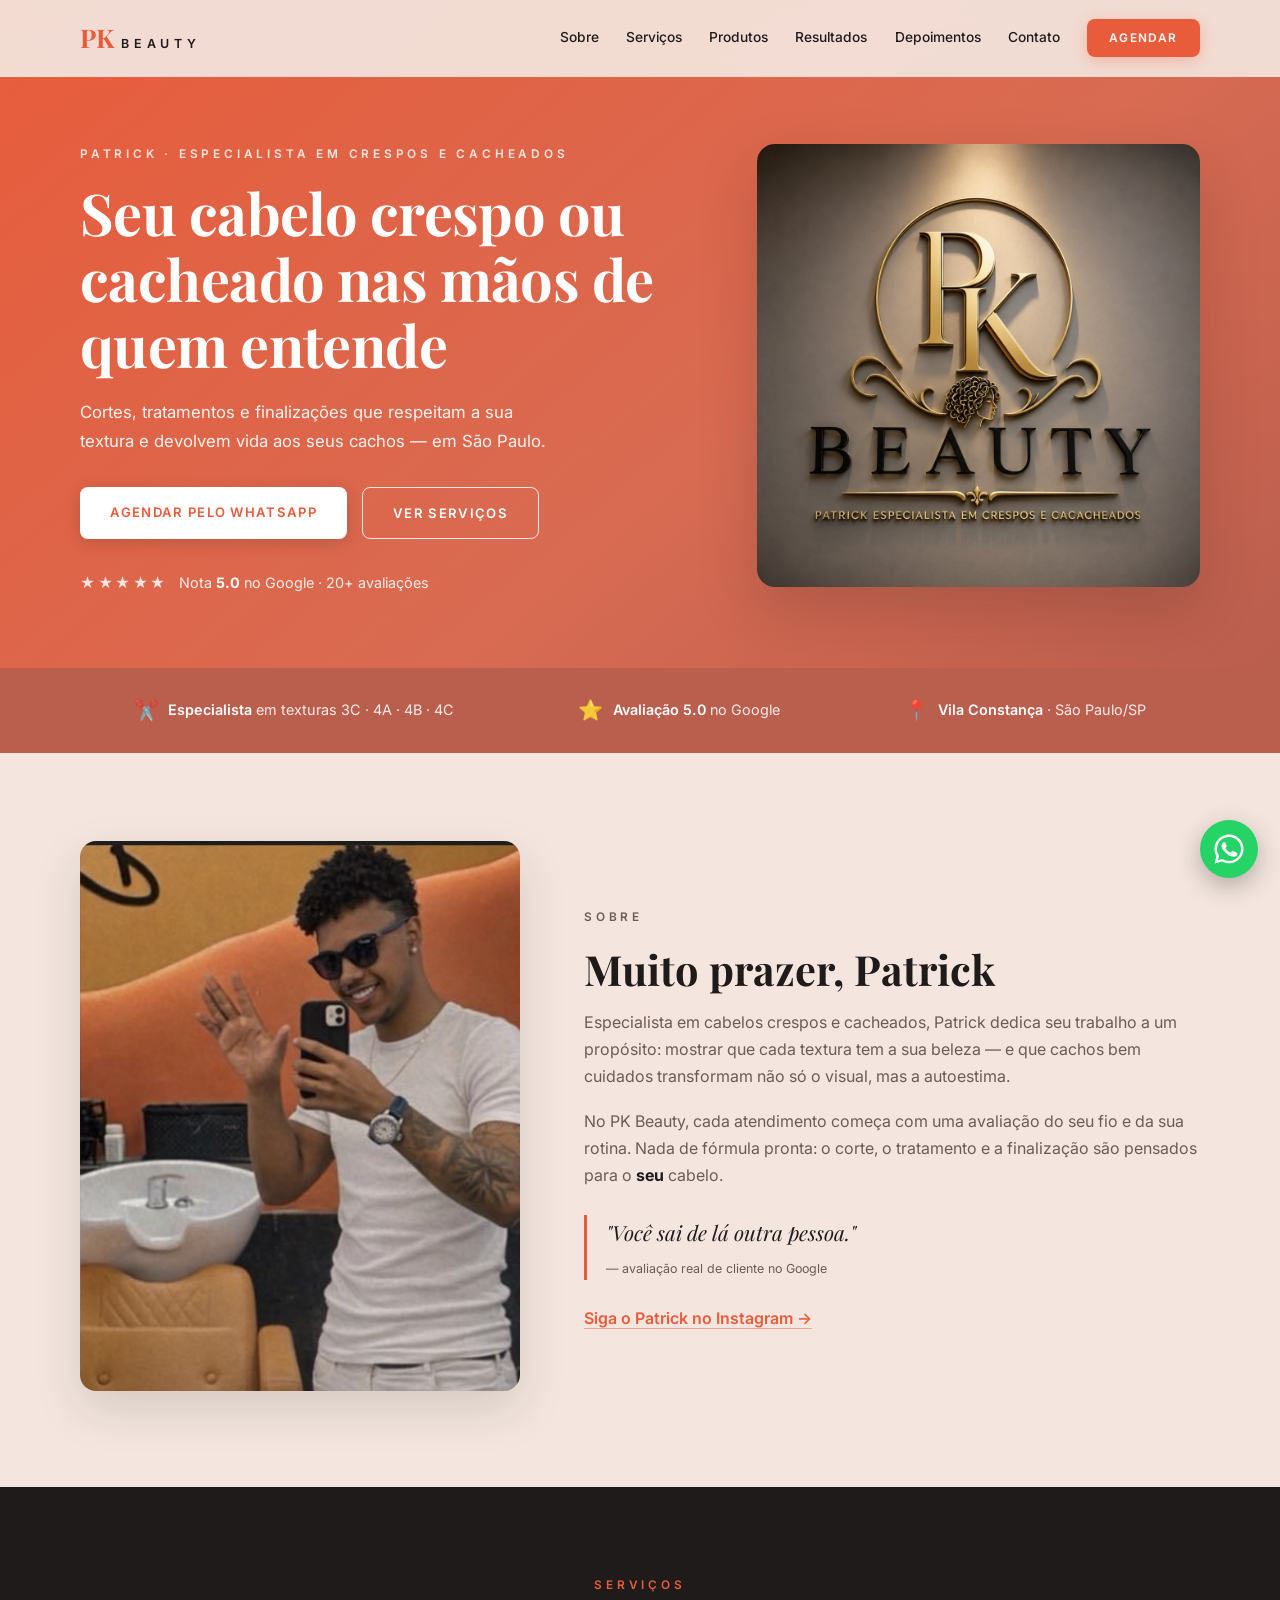
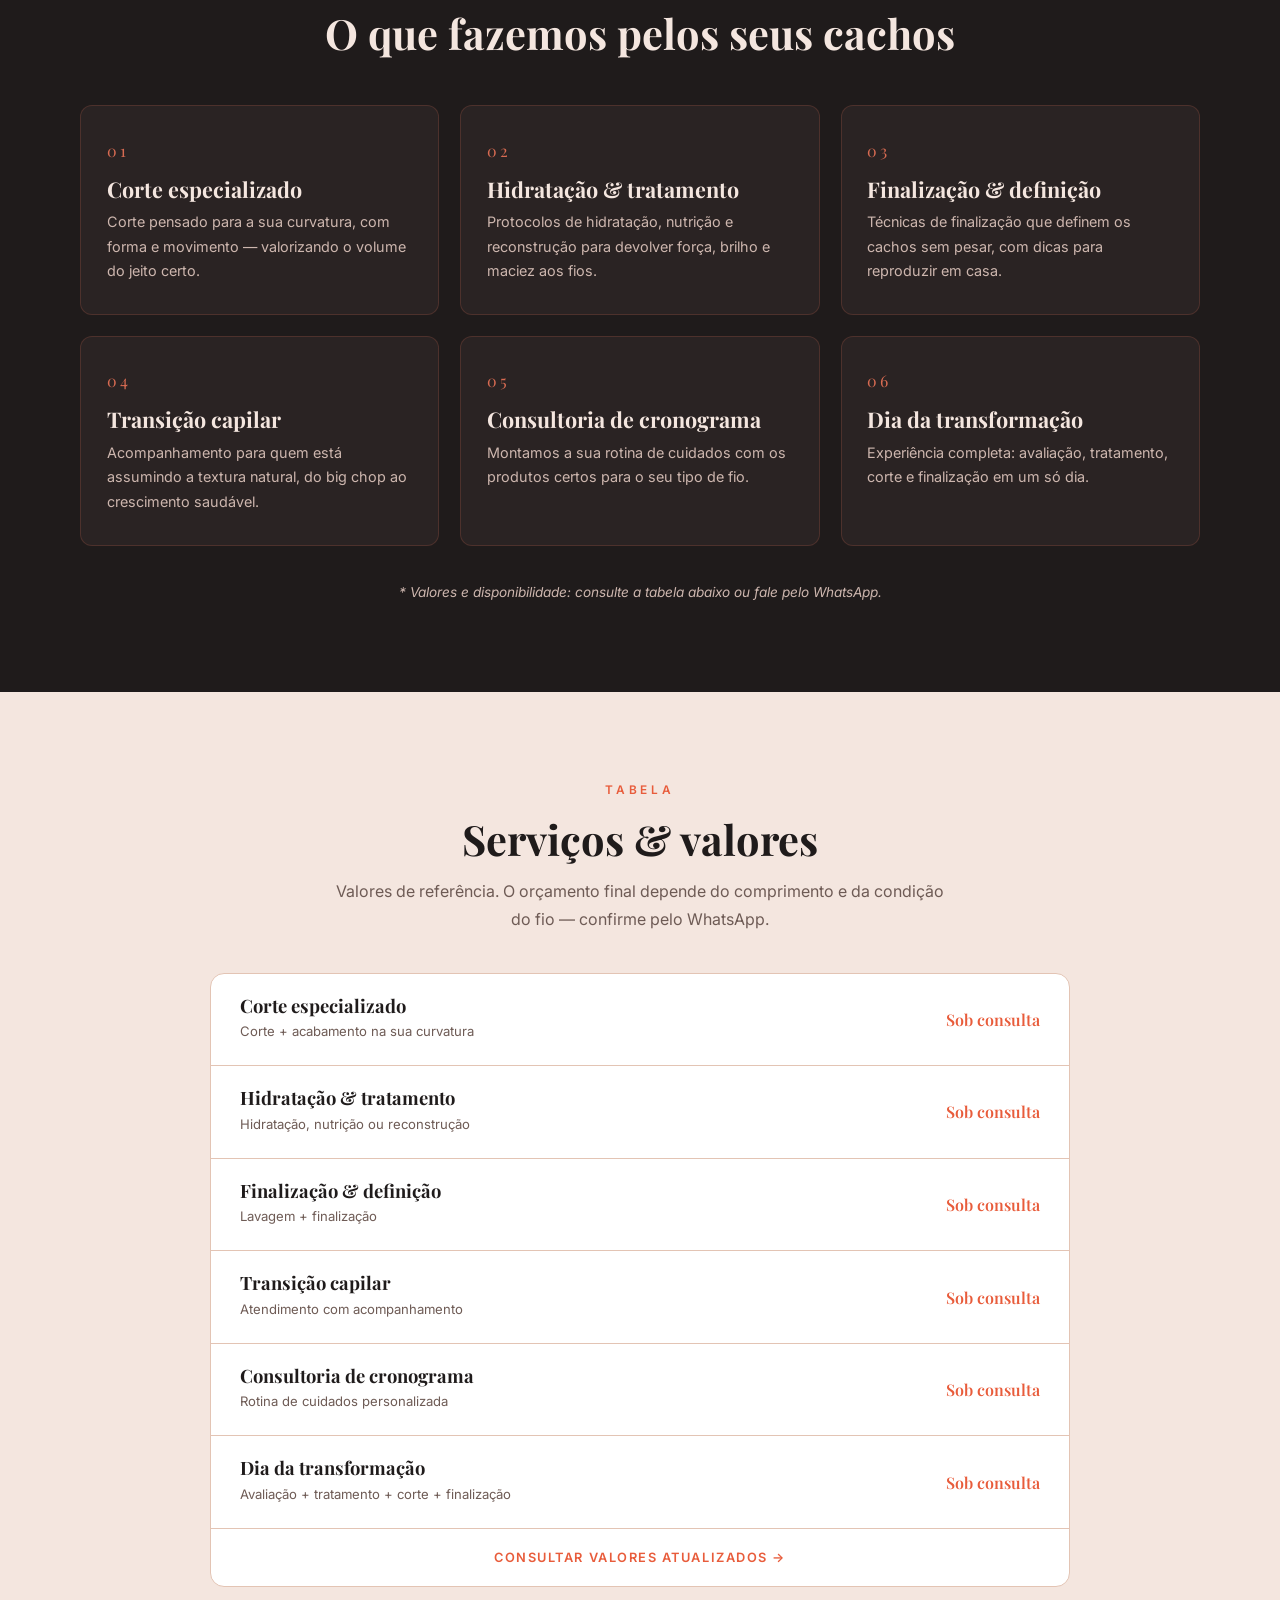
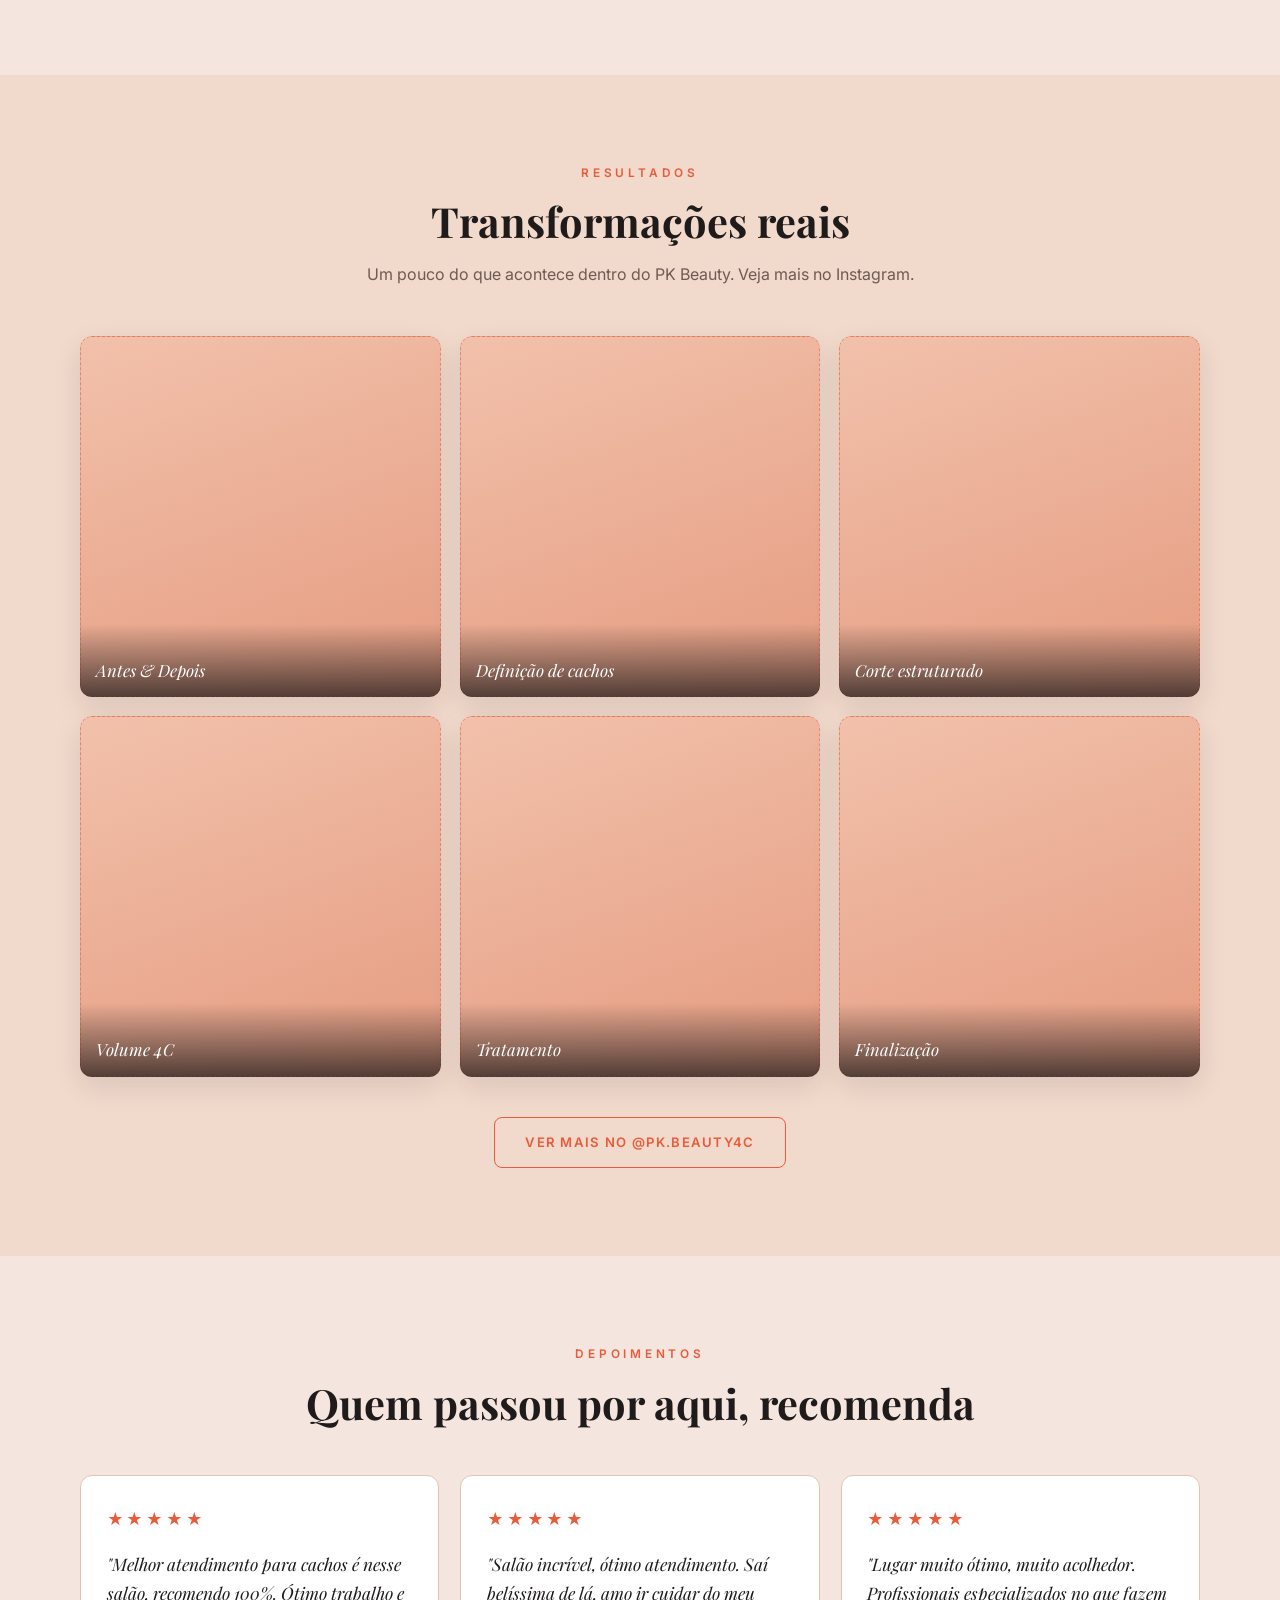
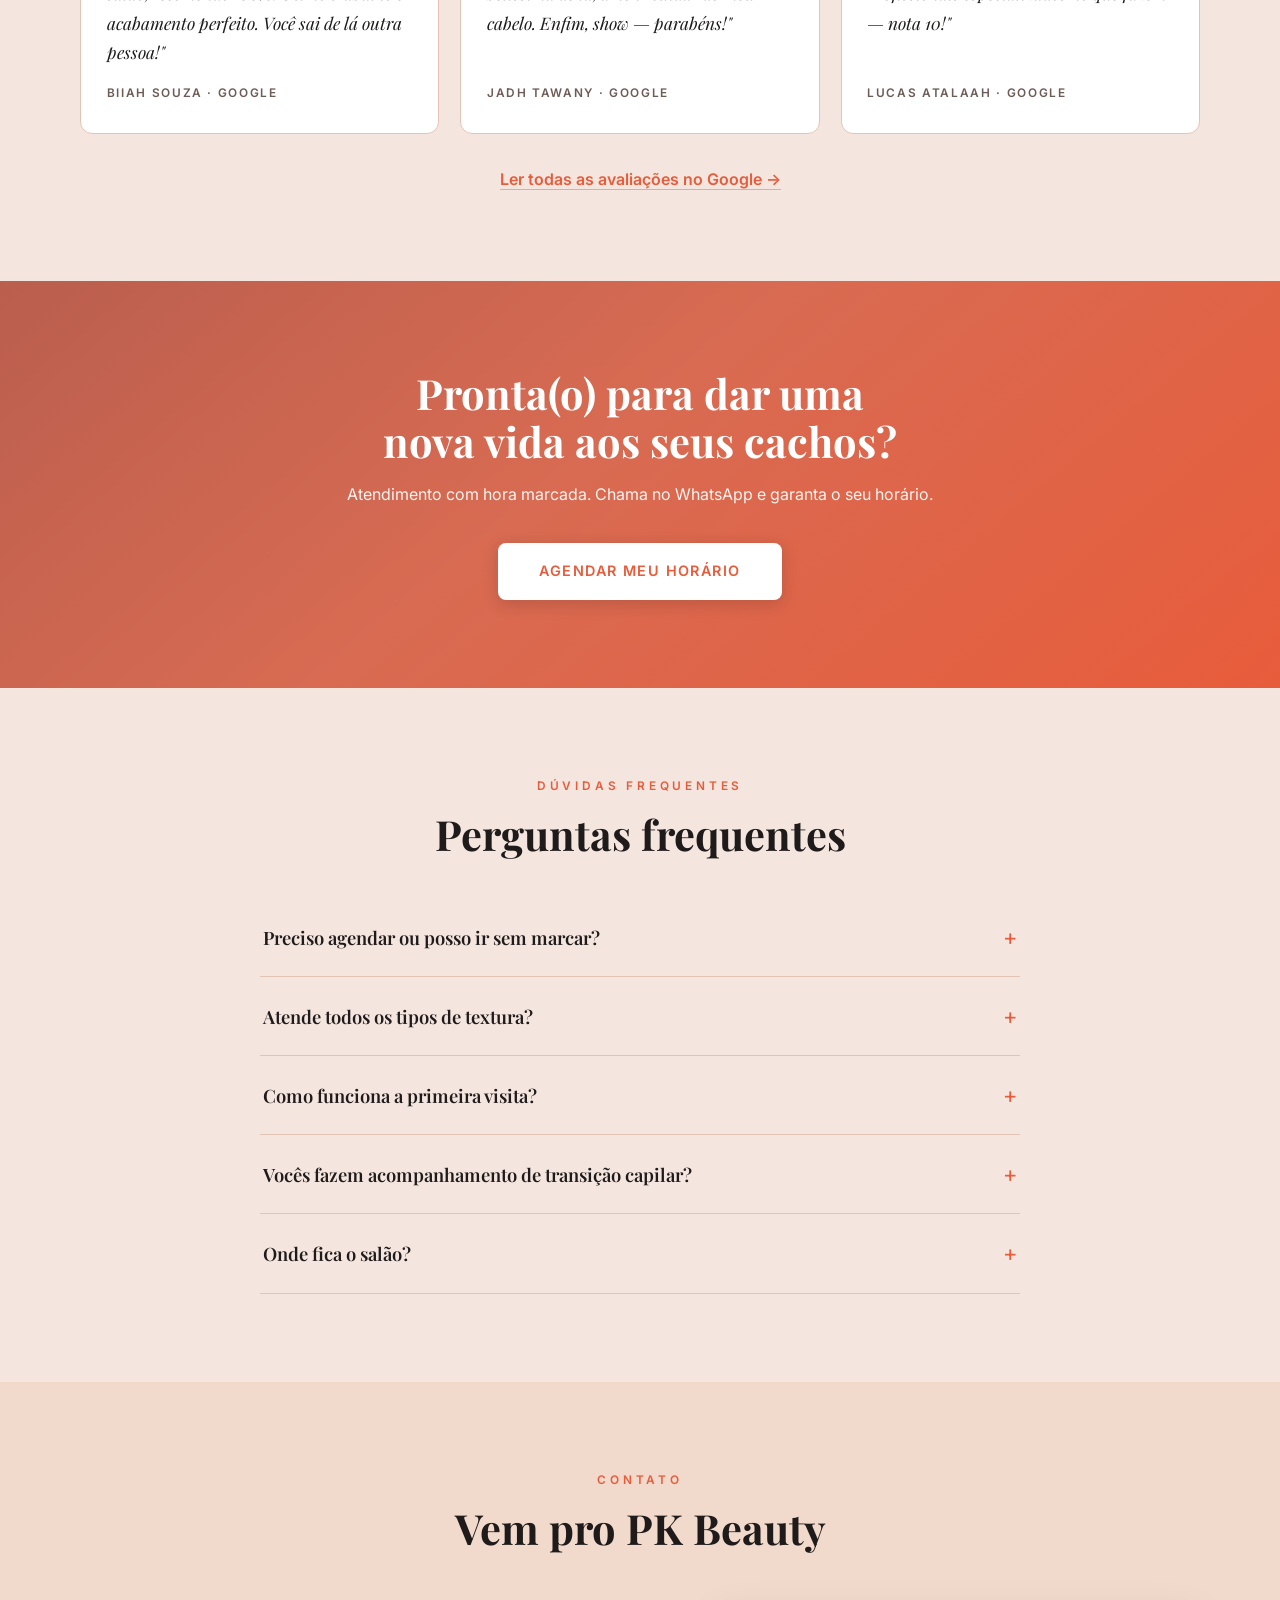
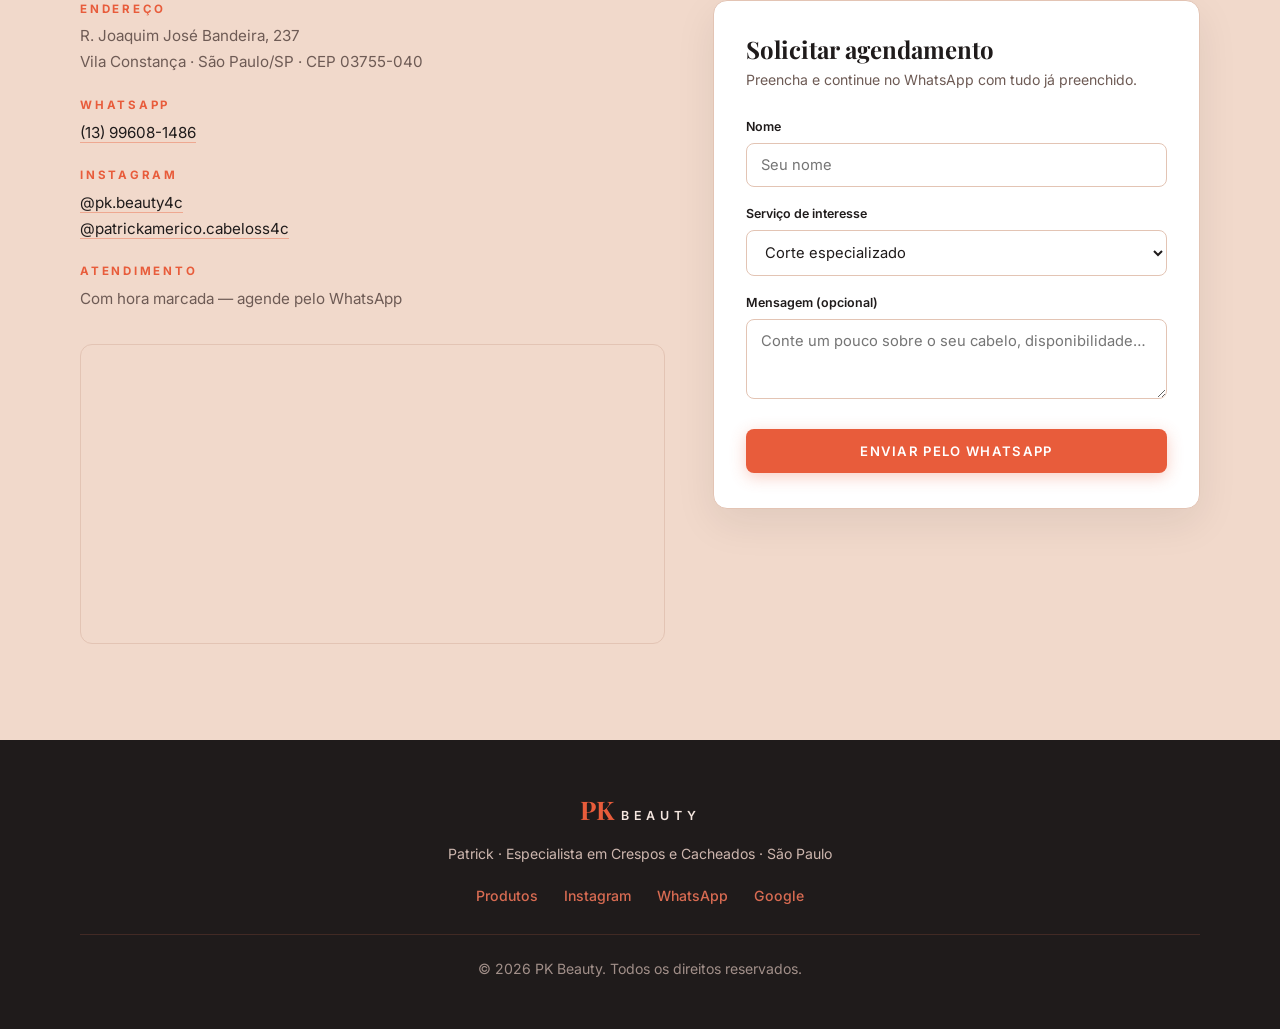
==== commit 2378774e: "Adiciona página de produtos com pedido pelo WhatsApp Catálogo com os 6 produtos do salão, carrinho s" ====
--- a/index.html
+++ b/index.html
@@ -25,14 +25,18 @@
       <nav class="nav-links" id="navLinks">
         <a href="#sobre">Sobre</a>
         <a href="#servicos">Serviços</a>
+        <a href="produtos.html">Produtos</a>
         <a href="#resultados">Resultados</a>
         <a href="#depoimentos">Depoimentos</a>
         <a href="#contato">Contato</a>
         <a href="https://wa.me/5513996081486?text=Ol%C3%A1%2C%20Patrick!%20Quero%20agendar%20um%20hor%C3%A1rio%20no%20PK%20Beauty%20%E2%9C%A8" class="btn btn-gold nav-cta" target="_blank" rel="noopener">Agendar</a>
       </nav>
-      <button class="nav-toggle" id="navToggle" aria-label="Abrir menu">
-        <span></span><span></span><span></span>
-      </button>
+      <div class="nav-mobile-actions">
+        <a href="https://wa.me/5513996081486?text=Ol%C3%A1%2C%20Patrick!%20Quero%20agendar%20um%20hor%C3%A1rio%20no%20PK%20Beauty%20%E2%9C%A8" class="btn btn-gold nav-cta-mobile" target="_blank" rel="noopener">Agendar</a>
+        <button class="nav-toggle" id="navToggle" aria-label="Abrir menu">
+          <span></span><span></span><span></span>
+        </button>
+      </div>
     </div>
   </header>
 
@@ -323,6 +327,7 @@
       </div>
       <p>Patrick · Especialista em Crespos e Cacheados · São Paulo</p>
       <nav class="footer-links">
+        <a href="produtos.html">Produtos</a>
         <a href="https://www.instagram.com/pk.beauty4c/" target="_blank" rel="noopener">Instagram</a>
         <a href="https://wa.me/5513996081486" target="_blank" rel="noopener">WhatsApp</a>
         <a href="https://www.google.com/maps/place/PK.beauty+%2F+Patrick+Especialista/@-23.509186,-46.5026546,17z/data=!3m1!4b1!4m6!3m5!1s0x94ce610077c08e39:0xf38ff911dcfabe33!8m2!3d-23.509186!4d-46.5026546!16s%2Fg%2F11njfc9j4w" target="_blank" rel="noopener">Google</a>
--- a/styles.css
+++ b/styles.css
@@ -1,24 +1,27 @@
 /* ============ PK BEAUTY — tema claro ============ */
 :root {
-  --bg: #faf7f1;
-  --bg-cream: #f6f0e4;
-  --bg-dark: #191512;
-  --bg-dark-card: #211c17;
-  --card: #fdfbf7;
-  --ink: #221d17;
-  --muted: #6f6558;
-  --line: #e6dcc9;
-  --gold: #b08d2f;
-  --gold-strong: #c9a227;
-  --gold-soft: rgba(176, 141, 47, 0.12);
-  --cream-text: #f4ecdd;
+  --bg: #f4e6df;
+  --bg-cream: #f1d9cb;
+  --bg-dark: #1f1b1b;
+  --bg-dark-card: #2a2323;
+  --card: #ffffff;
+  --ink: #1f1b1b;
+  --muted: #6e5b55;
+  --line: #e3c4b4;
+  --gold: #e85c3b;
+  --gold-strong: #d86b52;
+  --terracotta: #ba5e4e;
+  --gold-soft: rgba(232, 92, 59, 0.14);
+  --cream-text: #f4e6df;
   --serif: "Playfair Display", Georgia, serif;
   --sans: "Inter", -apple-system, "Segoe UI", sans-serif;
 }
 
 * { margin: 0; padding: 0; box-sizing: border-box; }
 
-html { scroll-behavior: smooth; }
+[hidden] { display: none !important; }
+
+html { scroll-behavior: smooth; scroll-padding-top: 84px; }
 
 body {
   background: var(--bg);
@@ -68,11 +71,11 @@
   transition: transform 0.2s ease, box-shadow 0.2s ease, background 0.2s ease;
 }
 .btn-gold {
-  background: var(--gold-strong);
-  color: #241d0d;
-  box-shadow: 0 4px 16px rgba(176, 141, 47, 0.3);
-}
-.btn-gold:hover { transform: translateY(-2px); box-shadow: 0 8px 22px rgba(176, 141, 47, 0.4); background: #d4ad33; }
+  background: var(--gold);
+  color: #ffffff;
+  box-shadow: 0 4px 16px rgba(232, 92, 59, 0.3);
+}
+.btn-gold:hover { transform: translateY(-2px); box-shadow: 0 8px 22px rgba(232, 92, 59, 0.4); background: #ba5e4e; }
 .btn-outline {
   border: 1px solid var(--gold);
   color: var(--gold);
@@ -86,7 +89,7 @@
   color: var(--gold);
   text-decoration: none;
   font-weight: 600;
-  border-bottom: 1px solid rgba(176, 141, 47, 0.45);
+  border-bottom: 1px solid rgba(232, 92, 59, 0.45);
   transition: border-color 0.2s, color 0.2s;
 }
 .link-gold:hover { color: var(--gold-strong); border-color: var(--gold-strong); }
@@ -97,7 +100,7 @@
   top: 0; left: 0; right: 0;
   z-index: 100;
   padding: 1rem 0;
-  background: rgba(250, 247, 241, 0.92);
+  background: rgba(244, 230, 223, 0.92);
   backdrop-filter: blur(12px);
   border-bottom: 1px solid transparent;
   transition: padding 0.3s ease, border-color 0.3s ease, box-shadow 0.3s ease;
@@ -105,7 +108,7 @@
 .navbar.scrolled {
   padding: 0.65rem 0;
   border-color: var(--line);
-  box-shadow: 0 2px 18px rgba(34, 29, 23, 0.06);
+  box-shadow: 0 2px 18px rgba(31, 27, 27, 0.06);
 }
 .nav-inner { display: flex; align-items: center; justify-content: space-between; }
 .nav-logo { display: flex; align-items: baseline; gap: 0.45rem; text-decoration: none; }
@@ -128,9 +131,24 @@
 .nav-cta { padding: 0.55rem 1.4rem; font-size: 0.74rem; }
 .nav-toggle { display: none; background: none; border: none; cursor: pointer; flex-direction: column; gap: 5px; padding: 6px; }
 .nav-toggle span { display: block; width: 24px; height: 2px; background: var(--ink); transition: 0.3s; }
+.nav-mobile-actions { display: none; align-items: center; gap: 0.8rem; }
+.nav-cta-mobile { padding: 0.5rem 1.1rem; font-size: 0.72rem; }
 
 /* ===== Hero ===== */
-.hero { padding: 9rem 0 4.5rem; }
+.hero {
+  padding: 9rem 0 4.5rem;
+  background: linear-gradient(140deg, var(--gold) 0%, var(--gold-strong) 60%, var(--terracotta) 100%);
+}
+.hero h1 { color: #ffffff; }
+.hero .section-kicker { color: var(--cream-text); }
+.hero .hero-sub { color: rgba(255, 255, 255, 0.92); }
+.hero .btn-gold { background: #ffffff; color: var(--gold); box-shadow: 0 4px 16px rgba(31, 27, 27, 0.18); }
+.hero .btn-gold:hover { background: var(--cream-text); box-shadow: 0 8px 22px rgba(31, 27, 27, 0.25); }
+.hero .btn-outline { border-color: rgba(255, 255, 255, 0.85); color: #ffffff; }
+.hero .btn-outline:hover { background: rgba(255, 255, 255, 0.15); }
+.hero .hero-rating { color: rgba(255, 255, 255, 0.88); }
+.hero .hero-rating strong { color: #ffffff; }
+.hero .stars { color: var(--cream-text); }
 .hero-grid {
   display: grid;
   grid-template-columns: 7fr 5fr;
@@ -154,14 +172,14 @@
   aspect-ratio: 1 / 1;
   object-fit: cover;
   border-radius: 18px;
-  box-shadow: 0 24px 60px rgba(34, 29, 23, 0.18);
+  box-shadow: 0 24px 60px rgba(31, 27, 27, 0.18);
 }
 
 /* ===== Destaques ===== */
-.highlights { background: var(--bg-cream); border-top: 1px solid var(--line); border-bottom: 1px solid var(--line); }
+.highlights { background: var(--terracotta); }
 .highlights-grid { display: flex; justify-content: space-around; flex-wrap: wrap; gap: 1rem; padding: 1.6rem 0; }
-.highlight { display: flex; align-items: center; gap: 0.6rem; font-size: 0.9rem; color: var(--muted); }
-.highlight strong { color: var(--ink); font-weight: 600; }
+.highlight { display: flex; align-items: center; gap: 0.6rem; font-size: 0.9rem; color: rgba(255, 255, 255, 0.88); }
+.highlight strong { color: #ffffff; font-weight: 600; }
 .highlight-icon { font-size: 1.25rem; }
 
 /* ===== Sobre ===== */
@@ -170,9 +188,9 @@
   width: 100%;
   aspect-ratio: 4 / 5;
   object-fit: cover;
-  object-position: top;
+  object-position: center top;
   border-radius: 16px;
-  box-shadow: 0 18px 48px rgba(34, 29, 23, 0.14);
+  box-shadow: 0 18px 48px rgba(31, 27, 27, 0.14);
 }
 .about-text p { margin-bottom: 1.1rem; color: var(--muted); }
 .about-text p strong { color: var(--ink); }
@@ -191,12 +209,12 @@
 .services-grid { display: grid; grid-template-columns: repeat(3, 1fr); gap: 1.3rem; margin-top: 3rem; }
 .service-card {
   background: var(--bg-dark-card);
-  border: 1px solid rgba(201, 162, 39, 0.16);
+  border: 1px solid rgba(216, 107, 82, 0.2);
   border-radius: 12px;
   padding: 1.9rem 1.6rem;
   transition: transform 0.3s ease, border-color 0.3s ease;
 }
-.service-card:hover { transform: translateY(-5px); border-color: rgba(201, 162, 39, 0.5); }
+.service-card:hover { transform: translateY(-5px); border-color: rgba(216, 107, 82, 0.55); }
 .service-num {
   font-family: var(--serif);
   font-size: 1rem;
@@ -205,14 +223,14 @@
   margin-bottom: 0.8rem;
 }
 .service-card h3 { font-size: 1.35rem; margin-bottom: 0.55rem; color: var(--cream-text); }
-.service-card p { font-size: 0.9rem; color: #b3a893; }
-.services-note { text-align: center; margin-top: 2.2rem; color: #b3a893; font-size: 0.85rem; font-style: italic; }
+.service-card p { font-size: 0.9rem; color: #cdb6ae; }
+.services-note { text-align: center; margin-top: 2.2rem; color: #cdb6ae; font-size: 0.85rem; font-style: italic; }
 
 /* ===== Tabela de valores ===== */
 .price-table {
   max-width: 860px;
   margin: 2.5rem auto 0;
-  background: var(--bg-cream);
+  background: var(--card);
   border: 1px solid var(--line);
   border-radius: 14px;
   overflow: hidden;
@@ -254,20 +272,20 @@
   aspect-ratio: 1 / 1;
   border-radius: 12px;
   overflow: hidden;
-  box-shadow: 0 10px 28px rgba(34, 29, 23, 0.1);
+  box-shadow: 0 10px 28px rgba(31, 27, 27, 0.1);
 }
 .gallery-item img { width: 100%; height: 100%; object-fit: cover; display: block; }
 .gallery-ph {
   width: 100%; height: 100%;
-  background: linear-gradient(160deg, #eee7d8, #ded3bc);
-  border: 1px dashed rgba(176, 141, 47, 0.5);
+  background: linear-gradient(160deg, #f2c1ab, #e59c81);
+  border: 1px dashed rgba(232, 92, 59, 0.55);
   border-radius: 12px;
 }
 .gallery-label {
   position: absolute;
   left: 0; right: 0; bottom: 0;
   padding: 2rem 1rem 0.8rem;
-  background: linear-gradient(to top, rgba(25, 21, 18, 0.75), transparent);
+  background: linear-gradient(to top, rgba(31, 27, 27, 0.75), transparent);
   color: #fff;
   font-family: var(--serif);
   font-style: italic;
@@ -289,9 +307,11 @@
 .testimonial cite { font-style: normal; font-size: 0.74rem; color: var(--muted); text-transform: uppercase; letter-spacing: 0.14em; font-weight: 600; }
 
 /* ===== CTA Final ===== */
-.cta-final { padding: 5.5rem 0; background: var(--bg-dark); }
-.cta-final h2 { color: var(--cream-text); }
-.cta-final p { color: #b3a893; margin: 1rem 0 2.2rem; }
+.cta-final { padding: 5.5rem 0; background: linear-gradient(140deg, var(--terracotta) 0%, var(--gold-strong) 45%, var(--gold) 100%); }
+.cta-final h2 { color: #ffffff; }
+.cta-final p { color: rgba(255, 255, 255, 0.92); margin: 1rem 0 2.2rem; }
+.cta-final .btn-gold { background: #ffffff; color: var(--gold); box-shadow: 0 4px 16px rgba(31, 27, 27, 0.18); }
+.cta-final .btn-gold:hover { background: var(--cream-text); box-shadow: 0 8px 22px rgba(31, 27, 27, 0.25); }
 
 /* ===== FAQ ===== */
 .faq-list { margin-top: 2.5rem; }
@@ -332,7 +352,7 @@
   margin-bottom: 0.25rem;
   font-weight: 700;
 }
-.contact-list a { color: var(--ink); text-decoration: none; border-bottom: 1px solid rgba(176, 141, 47, 0.4); }
+.contact-list a { color: var(--ink); text-decoration: none; border-bottom: 1px solid rgba(232, 92, 59, 0.4); }
 .contact-list a:hover { color: var(--gold); }
 .contact-map { margin-top: 2rem; }
 .contact-map iframe {
@@ -348,7 +368,7 @@
   border: 1px solid var(--line);
   border-radius: 14px;
   padding: 2.2rem 2rem;
-  box-shadow: 0 14px 40px rgba(34, 29, 23, 0.08);
+  box-shadow: 0 14px 40px rgba(31, 27, 27, 0.08);
 }
 .booking-card h3 { font-size: 1.5rem; margin-bottom: 0.3rem; }
 .booking-sub { color: var(--muted); font-size: 0.88rem; margin-bottom: 1.5rem; }
@@ -386,11 +406,11 @@
 .footer { background: var(--bg-dark); padding: 3rem 0; text-align: center; }
 .footer-brand { display: flex; align-items: baseline; justify-content: center; gap: 0.45rem; margin-bottom: 0.7rem; }
 .footer .nav-name { color: var(--cream-text); }
-.footer p { color: #b3a893; font-size: 0.88rem; }
+.footer p { color: #cdb6ae; font-size: 0.88rem; }
 .footer-links { display: flex; justify-content: center; gap: 1.6rem; margin: 1.1rem 0 1.6rem; }
 .footer-links a { color: var(--gold-strong); text-decoration: none; font-size: 0.88rem; font-weight: 500; }
 .footer-links a:hover { text-decoration: underline; }
-.footer-copy { border-top: 1px solid rgba(201, 162, 39, 0.18); padding-top: 1.4rem; font-size: 0.75rem; opacity: 0.75; }
+.footer-copy { border-top: 1px solid rgba(216, 107, 82, 0.25); padding-top: 1.4rem; font-size: 0.75rem; opacity: 0.75; }
 
 /* ===== WhatsApp flutuante ===== */
 .whatsapp-float {
@@ -405,7 +425,7 @@
   display: flex;
   align-items: center;
   justify-content: center;
-  box-shadow: 0 8px 24px rgba(34, 29, 23, 0.3);
+  box-shadow: 0 8px 24px rgba(31, 27, 27, 0.3);
   transition: transform 0.25s ease;
 }
 .whatsapp-float:hover { transform: scale(1.08); }
@@ -413,6 +433,84 @@
 /* ===== Reveal on scroll ===== */
 .reveal { opacity: 0; transform: translateY(24px); transition: opacity 0.7s ease, transform 0.7s ease; }
 .reveal.visible { opacity: 1; transform: none; }
+
+/* ===== Página de produtos ===== */
+.nav-links .nav-active { color: var(--gold); font-weight: 600; }
+
+.page-header {
+  padding: 9rem 0 3rem;
+  background: var(--bg-cream);
+  border-bottom: 1px solid rgba(176, 141, 47, 0.15);
+}
+.page-header h1 { font-size: clamp(2.2rem, 4.5vw, 3.2rem); margin-bottom: 1rem; }
+.page-header .section-sub { max-width: 560px; margin: 0 auto; }
+
+.products-grid {
+  display: grid;
+  grid-template-columns: repeat(3, 1fr);
+  gap: 1.6rem;
+}
+.product-card {
+  background: #fff;
+  border: 1px solid rgba(176, 141, 47, 0.18);
+  border-radius: 16px;
+  padding: 1.6rem;
+  display: flex;
+  flex-direction: column;
+  gap: 0.6rem;
+  transition: transform 0.25s ease, box-shadow 0.25s ease, border-color 0.25s ease;
+}
+.product-card:hover { transform: translateY(-4px); box-shadow: 0 14px 36px rgba(34, 29, 23, 0.1); }
+.product-card.in-cart { border-color: var(--gold); box-shadow: 0 0 0 2px rgba(176, 141, 47, 0.25); }
+.product-media {
+  aspect-ratio: 4 / 3;
+  border-radius: 12px;
+  background: linear-gradient(160deg, #f3ead6, #e9dcbc);
+  display: flex;
+  align-items: center;
+  justify-content: center;
+  font-size: 3rem;
+}
+.product-card h3 { font-size: 1.35rem; }
+.product-desc { color: var(--muted); font-size: 0.9rem; flex: 1; }
+.product-buy { display: flex; align-items: center; justify-content: space-between; gap: 0.8rem; margin-top: 0.4rem; }
+.product-price { font-family: var(--serif); font-size: 1.25rem; font-weight: 600; color: var(--gold); white-space: nowrap; }
+.btn-add { padding: 0.55rem 1.3rem; font-size: 0.72rem; }
+.qty-stepper {
+  display: flex;
+  align-items: center;
+  gap: 0.2rem;
+  border: 1px solid var(--gold);
+  border-radius: 999px;
+  overflow: hidden;
+}
+.qty-stepper button {
+  background: none;
+  border: none;
+  cursor: pointer;
+  font-size: 1.1rem;
+  color: var(--gold);
+  padding: 0.35rem 0.85rem;
+  line-height: 1;
+}
+.qty-stepper button:hover { background: rgba(176, 141, 47, 0.12); }
+.qty-value { min-width: 1.6rem; text-align: center; font-weight: 600; font-size: 0.95rem; }
+
+body.has-cart #produtos { padding-bottom: 10rem; }
+
+.cart-bar {
+  position: fixed;
+  left: 0; right: 0; bottom: 0;
+  z-index: 95;
+  background: var(--ink);
+  color: var(--cream-text);
+  padding: 0.9rem 0;
+  box-shadow: 0 -8px 30px rgba(0, 0, 0, 0.25);
+}
+.cart-bar-inner { display: flex; align-items: center; justify-content: space-between; gap: 1rem; }
+.cart-summary { display: flex; flex-direction: column; line-height: 1.3; }
+.cart-summary strong { font-size: 0.85rem; letter-spacing: 0.06em; text-transform: uppercase; }
+.cart-summary span { font-family: var(--serif); font-size: 1.3rem; color: var(--gold-strong); }
 
 /* ===== Impressão / PDF ===== */
 @media print {
@@ -425,11 +523,15 @@
 /* ===== Responsivo ===== */
 @media (max-width: 920px) {
   .nav-toggle { display: flex; }
+  .nav-mobile-actions { display: flex; }
+  .nav-links .nav-cta { display: none; }
+  /* backdrop-filter na navbar viraria containing block do menu fixo — usar fundo sólido no mobile */
+  .navbar { background: #f4e6df; backdrop-filter: none; }
   .nav-links {
     position: fixed;
     inset: 0;
-    background: rgba(250, 247, 241, 0.98);
-    backdrop-filter: blur(10px);
+    z-index: 105;
+    background: #f4e6df;
     flex-direction: column;
     justify-content: center;
     gap: 2rem;
@@ -444,13 +546,45 @@
   .hero-grid { grid-template-columns: 1fr; gap: 2.5rem; }
   .hero-media { order: -1; max-width: 420px; margin: 0 auto; }
   .about-grid, #contato .contact-grid { grid-template-columns: 1fr; gap: 2.5rem; }
+  .about-media { max-width: 420px; margin: 0 auto; }
+  .about-media img { aspect-ratio: 1 / 1; }
+  .products-grid { grid-template-columns: 1fr 1fr; }
+  .page-header { padding: 8rem 0 2.5rem; }
   .services-grid, .testimonials-grid { grid-template-columns: 1fr 1fr; }
 }
 
 @media (max-width: 640px) {
   .section { padding: 4rem 0; }
+  h1 { font-size: 2.1rem; }
+  h2 { font-size: 1.7rem; }
   .services-grid, .testimonials-grid { grid-template-columns: 1fr; }
-  .gallery-grid { grid-template-columns: 1fr 1fr; }
+  .gallery-grid { grid-template-columns: 1fr 1fr; gap: 0.9rem; }
+  .gallery-label { font-size: 0.9rem; padding: 1.4rem 0.8rem 0.6rem; }
   .price-row { flex-direction: column; align-items: flex-start; gap: 0.3rem; padding: 1.1rem 1.3rem; }
-  .highlights-grid { flex-direction: column; align-items: flex-start; gap: 0.8rem; }
-}
+  .price-cta { font-size: 0.72rem; letter-spacing: 0.06em; padding: 1rem 1.2rem; white-space: normal; }
+  .highlights-grid { flex-direction: column; align-items: flex-start; gap: 0.8rem; padding: 1.3rem 0; }
+
+  .hero { padding: 6.5rem 0 3rem; }
+  .hero-media { max-width: 300px; }
+  .hero-sub { font-size: 0.98rem; margin: 1.1rem 0 1.6rem; }
+  .hero-ctas { flex-direction: column; }
+  .hero-ctas .btn { width: 100%; text-align: center; }
+  .hero-rating { font-size: 0.84rem; flex-wrap: wrap; }
+
+  .about-media { max-width: 340px; margin: 0 auto; }
+  .about-media img { aspect-ratio: 1 / 1; }
+  .about-text blockquote { font-size: 1.15rem; }
+
+  .booking-card { padding: 1.8rem 1.3rem; }
+  .faq-item summary { font-size: 1.02rem; }
+  .contact-map iframe { height: 240px; }
+  .footer-links { flex-wrap: wrap; gap: 1.1rem; }
+  .btn-lg { width: 100%; padding: 1rem 1.2rem; }
+
+  .whatsapp-float { width: 52px; height: 52px; right: 16px; bottom: 16px; }
+  .whatsapp-float svg { width: 26px; height: 26px; }
+
+  .products-grid { grid-template-columns: 1fr; }
+  .cart-bar-inner { flex-direction: column; align-items: stretch; gap: 0.6rem; text-align: center; }
+  .cart-summary { flex-direction: row; justify-content: center; gap: 0.8rem; align-items: baseline; }
+}
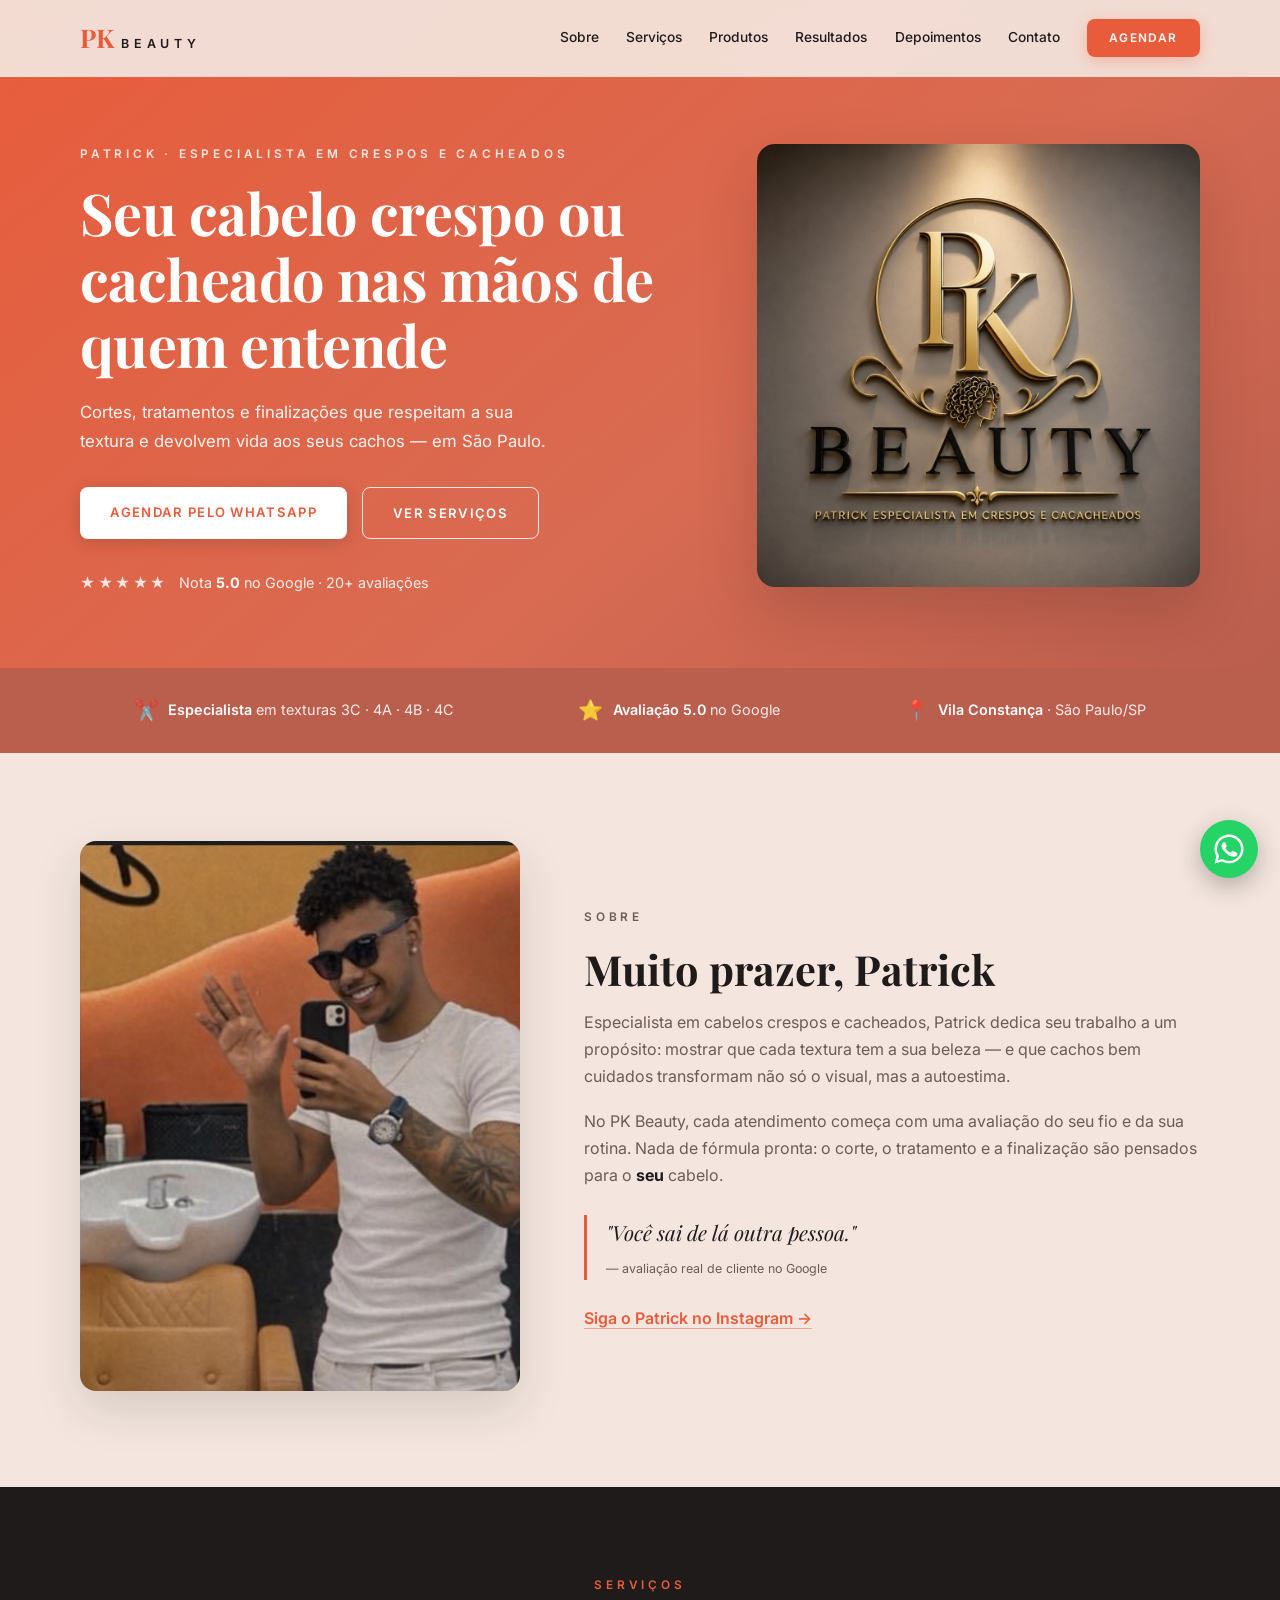
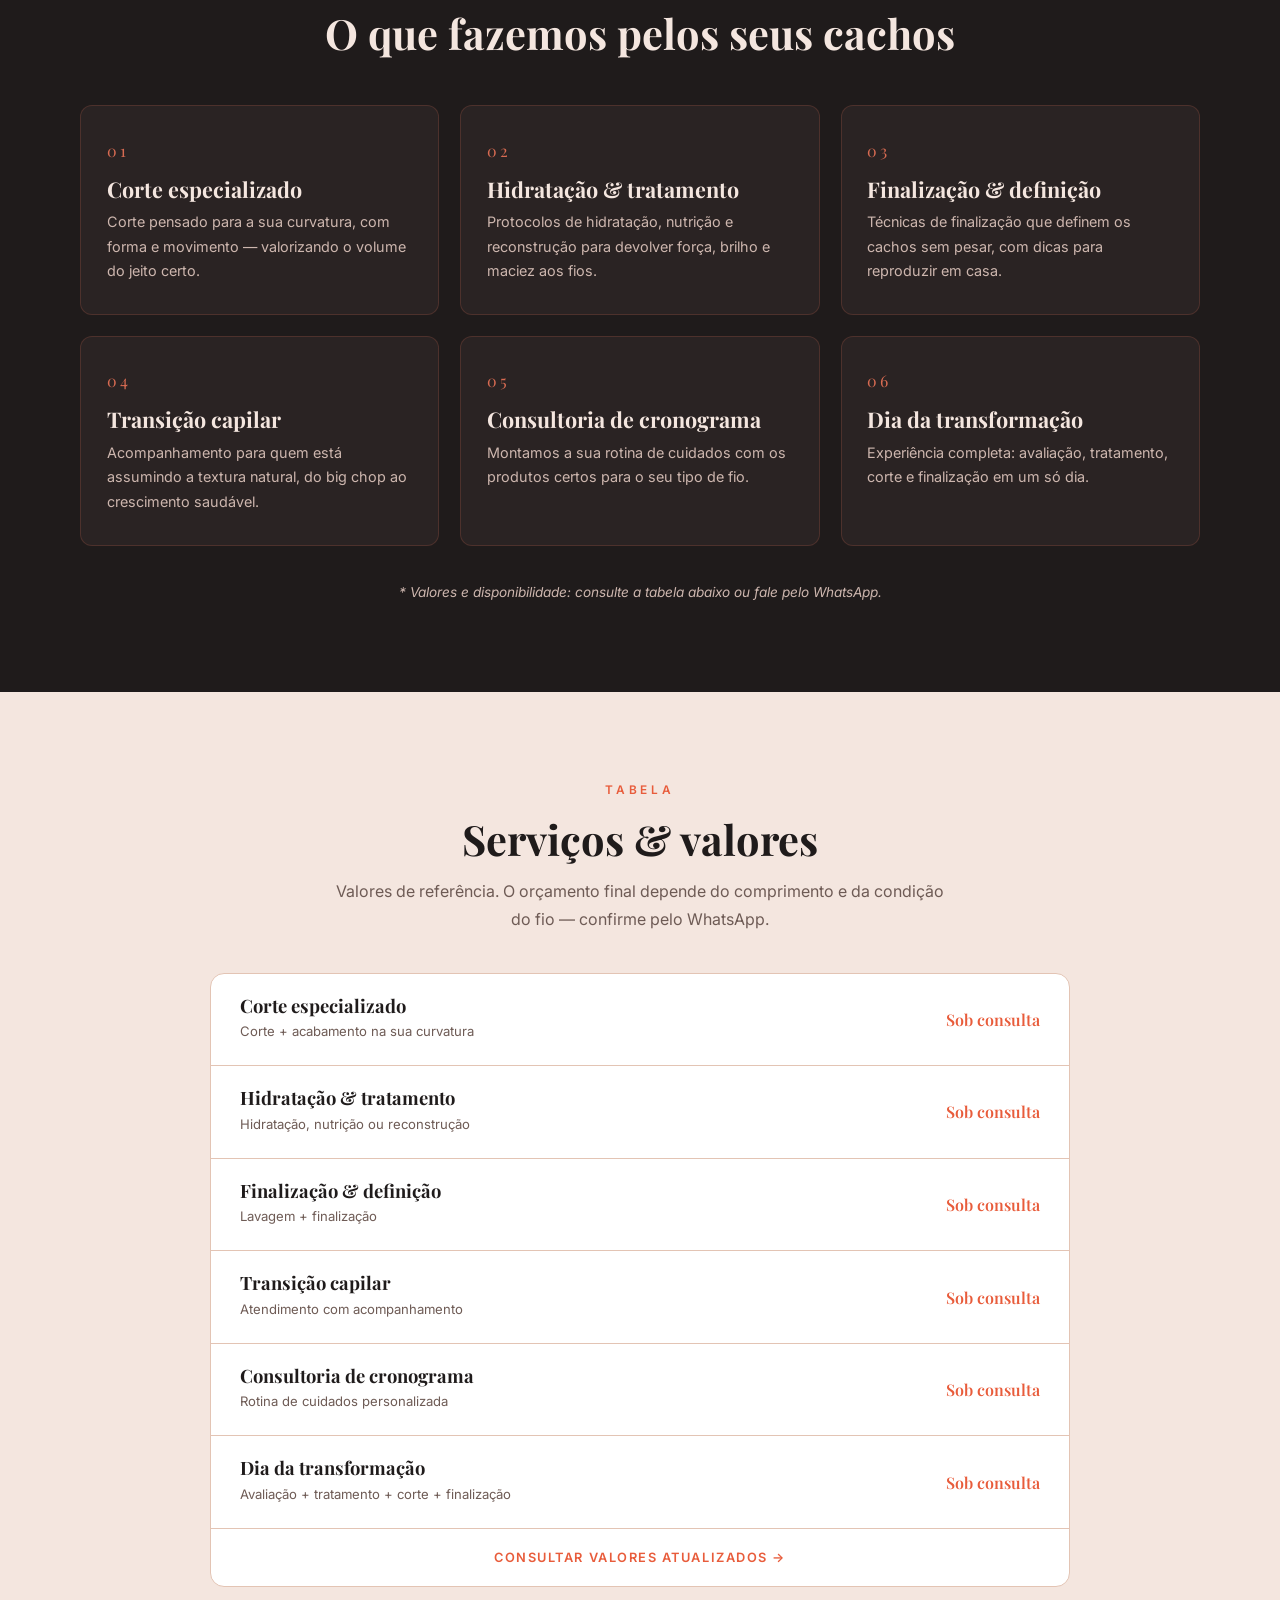
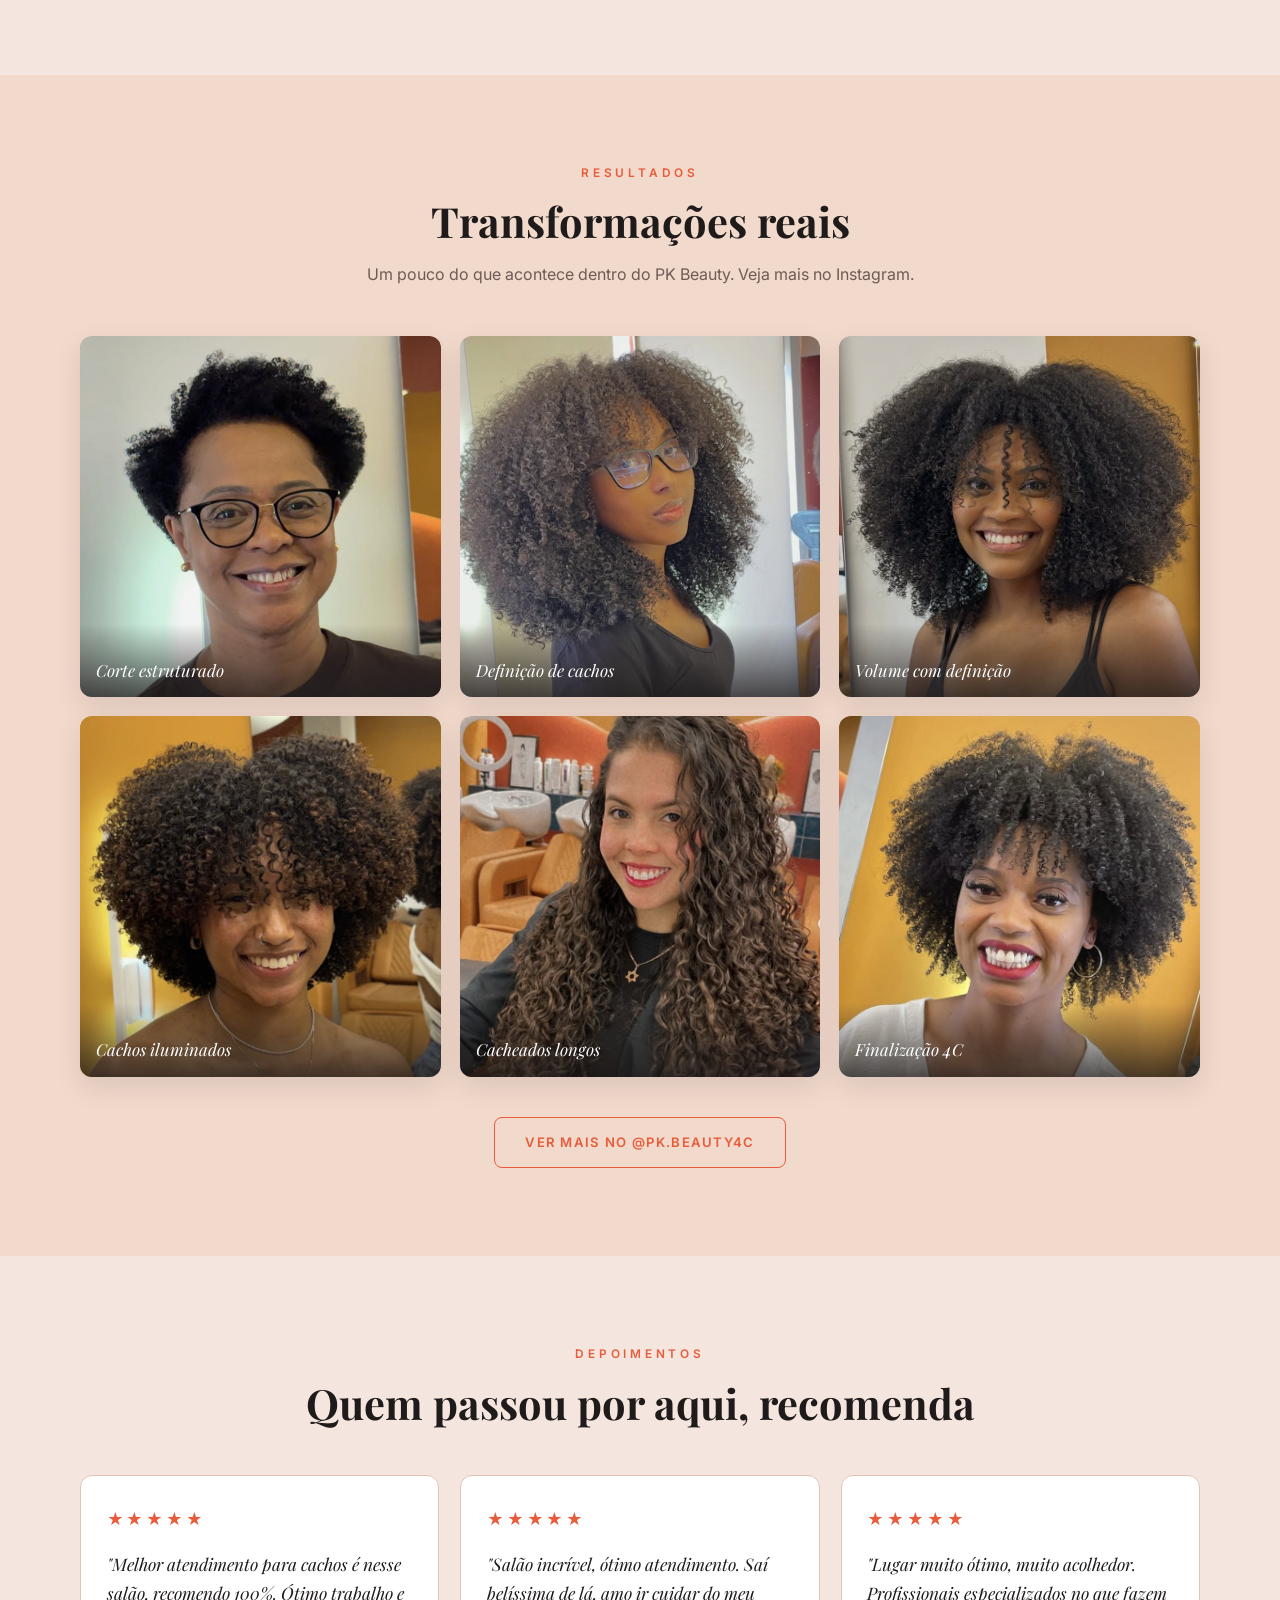
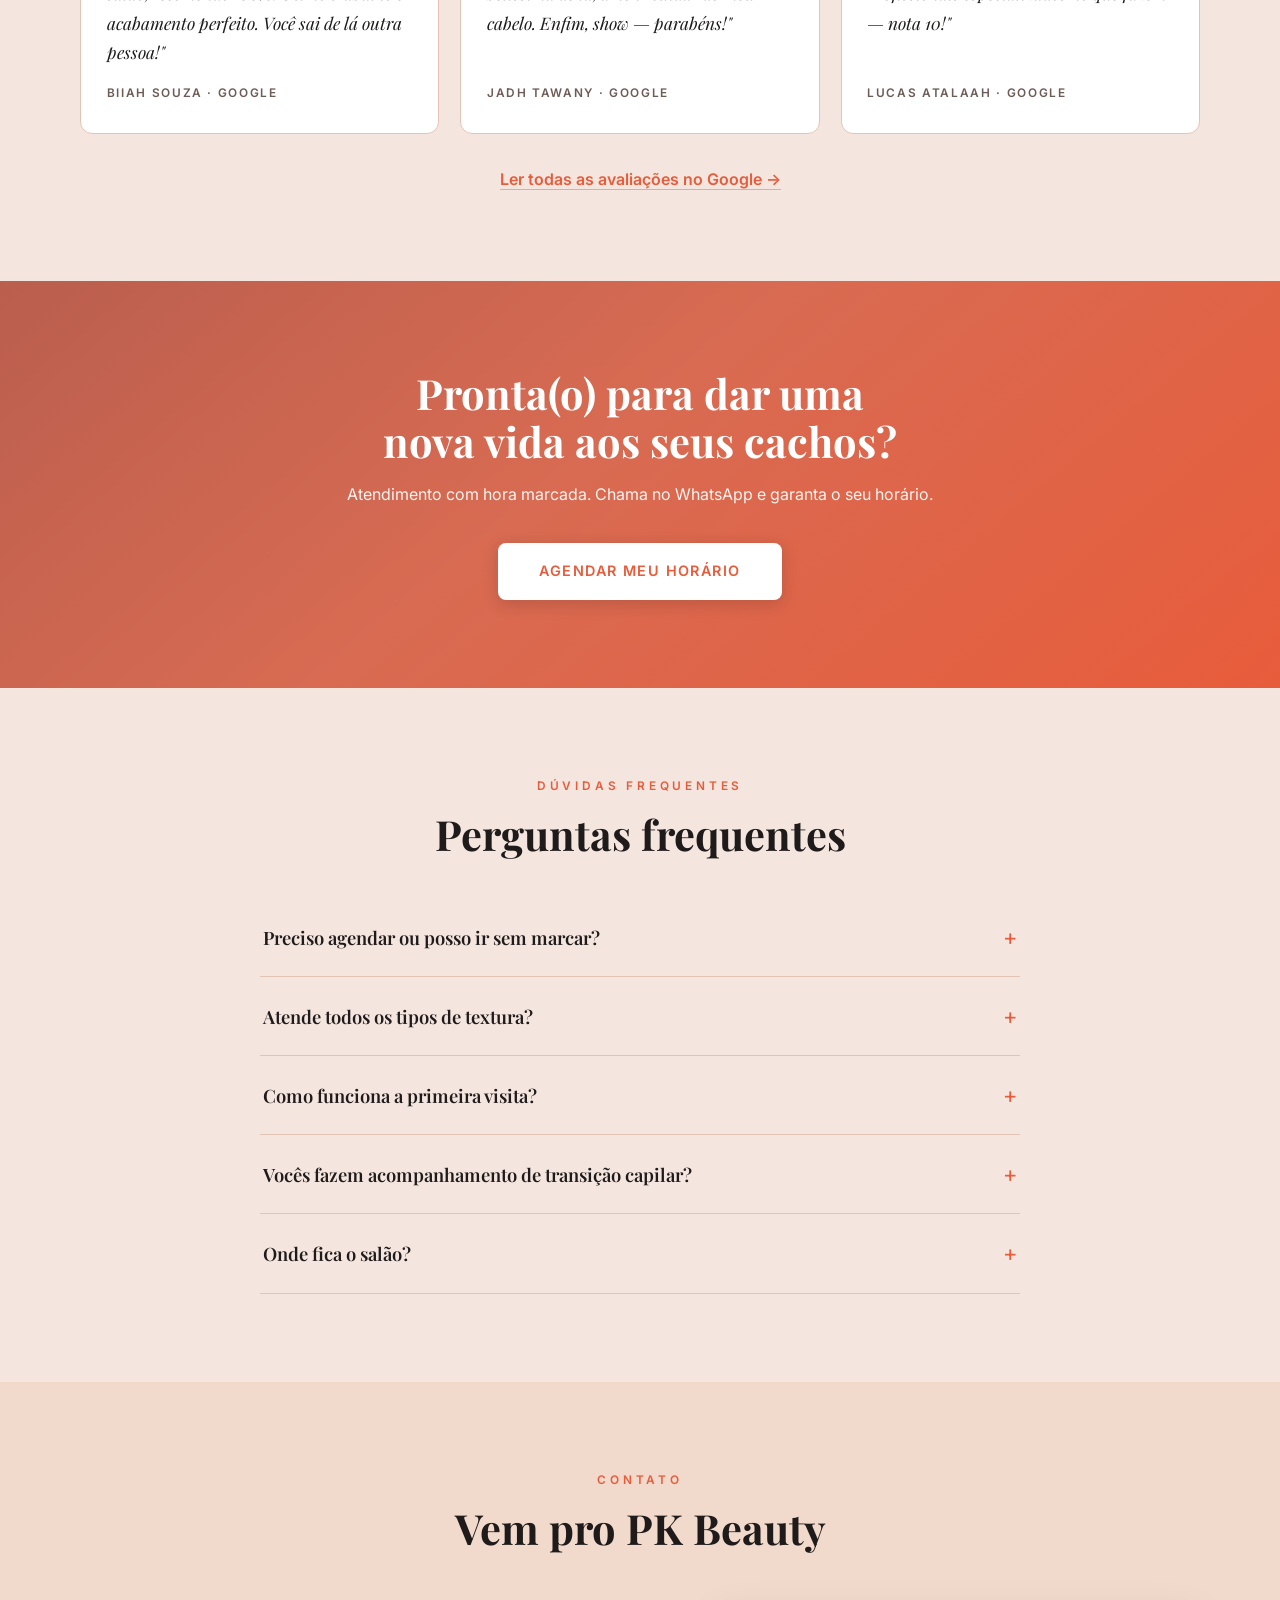
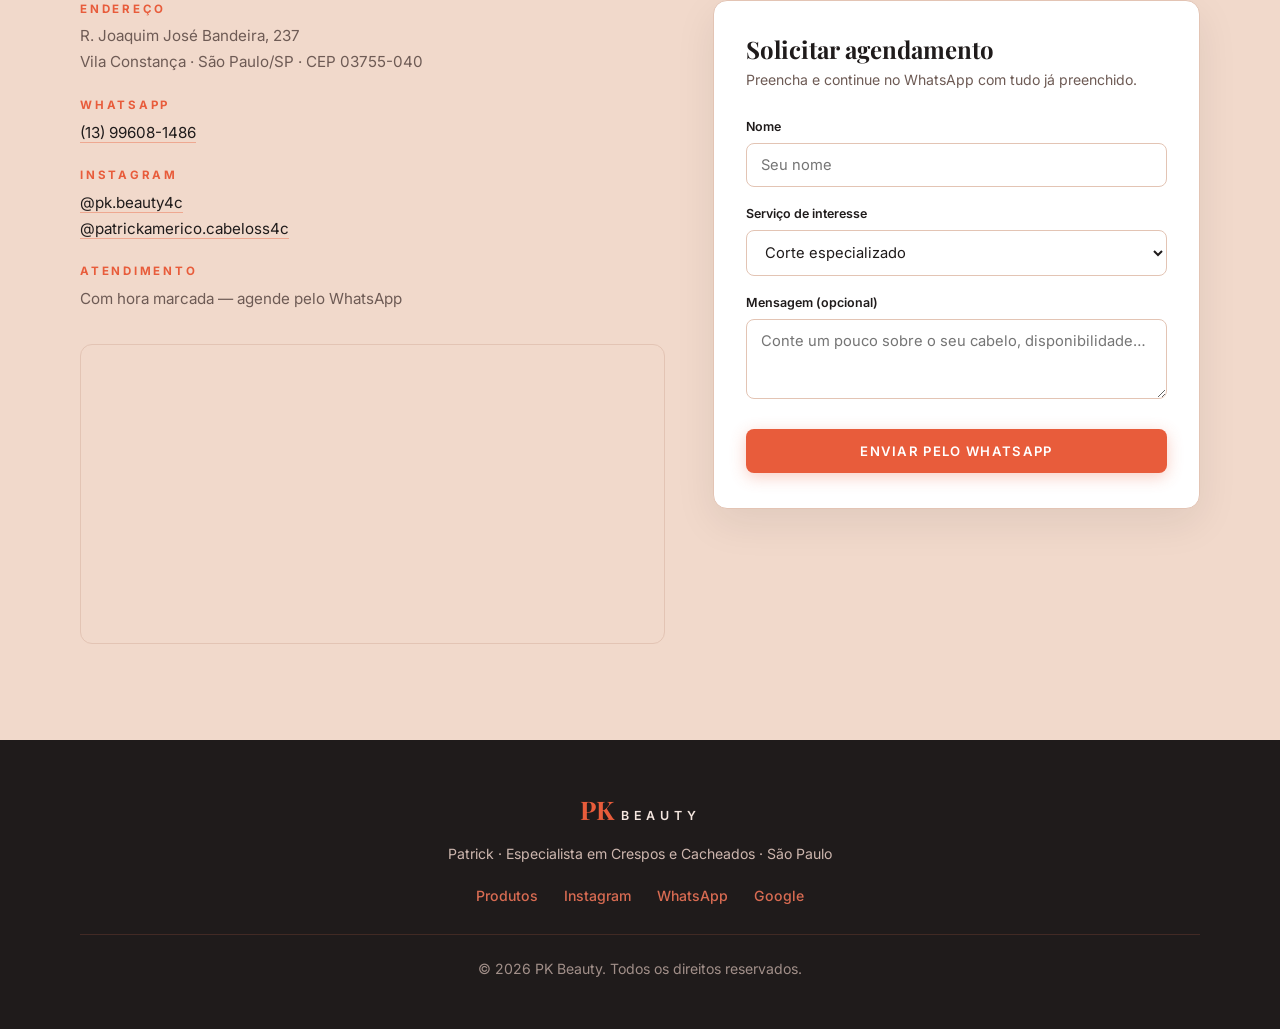
==== commit 3af5e6e9: "Preenche a galeria de transformações com fotos reais de clientes Co-Authored-By: Claude Fable 5 <nor" ====
--- a/index.html
+++ b/index.html
@@ -180,14 +180,13 @@
       <p class="section-kicker center">Resultados</p>
       <h2 class="center">Transformações reais</h2>
       <p class="center section-sub">Um pouco do que acontece dentro do PK Beauty. Veja mais no Instagram.</p>
-      <!-- TROQUE os placeholders por fotos: <img src="assets/foto1.jpg" alt="..."> dentro de cada .gallery-item -->
       <div class="gallery-grid">
-        <div class="gallery-item"><div class="gallery-ph"></div><span class="gallery-label">Antes &amp; Depois</span></div>
-        <div class="gallery-item"><div class="gallery-ph"></div><span class="gallery-label">Definição de cachos</span></div>
-        <div class="gallery-item"><div class="gallery-ph"></div><span class="gallery-label">Corte estruturado</span></div>
-        <div class="gallery-item"><div class="gallery-ph"></div><span class="gallery-label">Volume 4C</span></div>
-        <div class="gallery-item"><div class="gallery-ph"></div><span class="gallery-label">Tratamento</span></div>
-        <div class="gallery-item"><div class="gallery-ph"></div><span class="gallery-label">Finalização</span></div>
+        <div class="gallery-item"><img src="assets/galeria-corte.jpg" alt="Cliente sorrindo com corte 4C estruturado curto"><span class="gallery-label">Corte estruturado</span></div>
+        <div class="gallery-item"><img src="assets/galeria-definicao.jpg" alt="Cliente de perfil com cachos definidos e volumosos"><span class="gallery-label">Definição de cachos</span></div>
+        <div class="gallery-item"><img src="assets/galeria-volume.jpg" alt="Cliente sorrindo com afro volumoso e definido"><span class="gallery-label">Volume com definição</span></div>
+        <div class="gallery-item"><img src="assets/galeria-iluminado.jpg" alt="Cliente com cachos iluminados e franja definida"><span class="gallery-label">Cachos iluminados</span></div>
+        <div class="gallery-item"><img src="assets/galeria-longos.jpg" alt="Cliente com cabelo cacheado longo e brilhoso"><span class="gallery-label">Cacheados longos</span></div>
+        <div class="gallery-item"><img src="assets/galeria-finalizacao.jpg" alt="Cliente sorrindo com finalização 4C impecável"><span class="gallery-label">Finalização 4C</span></div>
       </div>
       <div class="center" style="margin-top: 2.5rem;">
         <a href="https://www.instagram.com/pk.beauty4c/" target="_blank" rel="noopener" class="btn btn-outline">Ver mais no @pk.beauty4c</a>
--- a/styles.css
+++ b/styles.css
@@ -440,7 +440,7 @@
 .page-header {
   padding: 9rem 0 3rem;
   background: var(--bg-cream);
-  border-bottom: 1px solid rgba(176, 141, 47, 0.15);
+  border-bottom: 1px solid var(--line);
 }
 .page-header h1 { font-size: clamp(2.2rem, 4.5vw, 3.2rem); margin-bottom: 1rem; }
 .page-header .section-sub { max-width: 560px; margin: 0 auto; }
@@ -452,7 +452,7 @@
 }
 .product-card {
   background: #fff;
-  border: 1px solid rgba(176, 141, 47, 0.18);
+  border: 1px solid var(--line);
   border-radius: 16px;
   padding: 1.6rem;
   display: flex;
@@ -460,17 +460,19 @@
   gap: 0.6rem;
   transition: transform 0.25s ease, box-shadow 0.25s ease, border-color 0.25s ease;
 }
-.product-card:hover { transform: translateY(-4px); box-shadow: 0 14px 36px rgba(34, 29, 23, 0.1); }
-.product-card.in-cart { border-color: var(--gold); box-shadow: 0 0 0 2px rgba(176, 141, 47, 0.25); }
+.product-card:hover { transform: translateY(-4px); box-shadow: 0 14px 36px rgba(31, 27, 27, 0.1); }
+.product-card.in-cart { border-color: var(--gold); box-shadow: 0 0 0 2px rgba(232, 92, 59, 0.25); }
 .product-media {
-  aspect-ratio: 4 / 3;
+  aspect-ratio: 1 / 1;
   border-radius: 12px;
-  background: linear-gradient(160deg, #f3ead6, #e9dcbc);
+  background: linear-gradient(160deg, #f6e0d5, #eeccbb);
   display: flex;
   align-items: center;
   justify-content: center;
   font-size: 3rem;
-}
+  overflow: hidden;
+}
+.product-media img { width: 100%; height: 100%; object-fit: cover; }
 .product-card h3 { font-size: 1.35rem; }
 .product-desc { color: var(--muted); font-size: 0.9rem; flex: 1; }
 .product-buy { display: flex; align-items: center; justify-content: space-between; gap: 0.8rem; margin-top: 0.4rem; }
@@ -493,7 +495,7 @@
   padding: 0.35rem 0.85rem;
   line-height: 1;
 }
-.qty-stepper button:hover { background: rgba(176, 141, 47, 0.12); }
+.qty-stepper button:hover { background: var(--gold-soft); }
 .qty-value { min-width: 1.6rem; text-align: center; font-weight: 600; font-size: 0.95rem; }
 
 body.has-cart #produtos { padding-bottom: 10rem; }
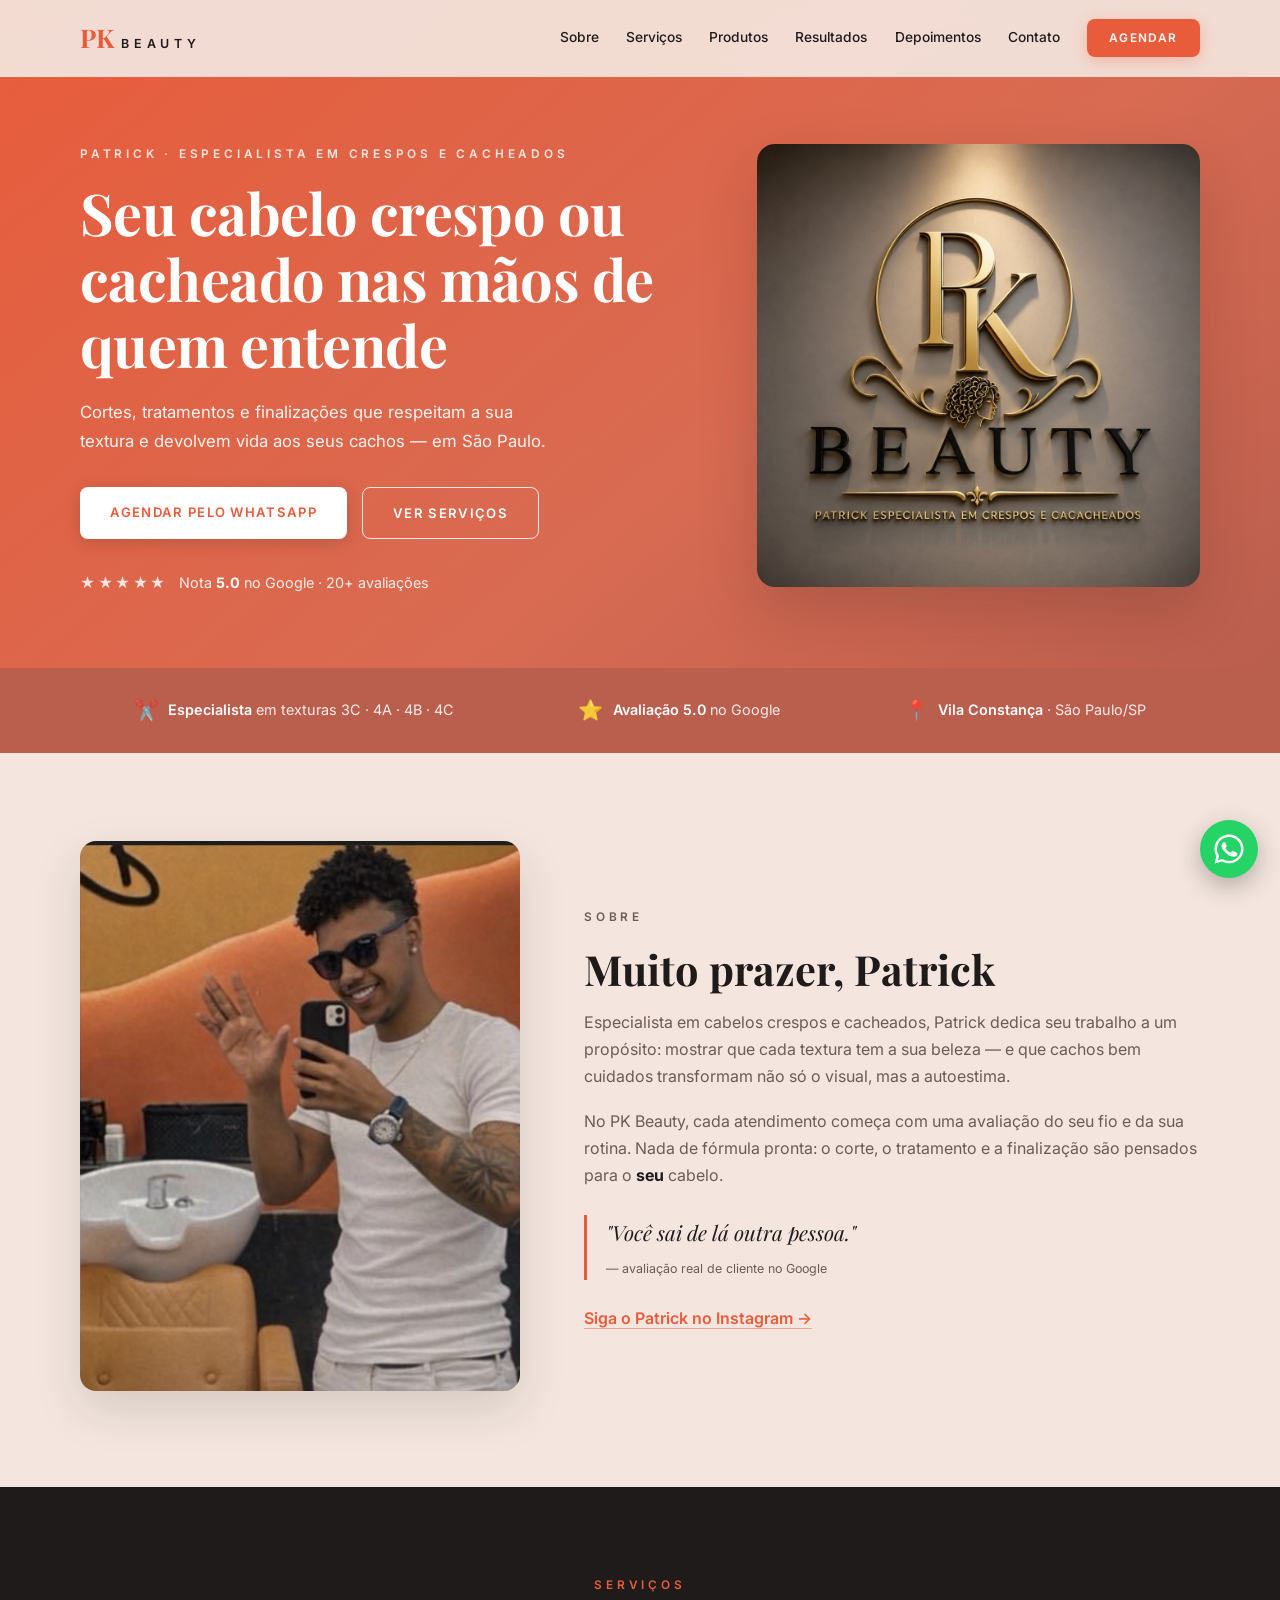
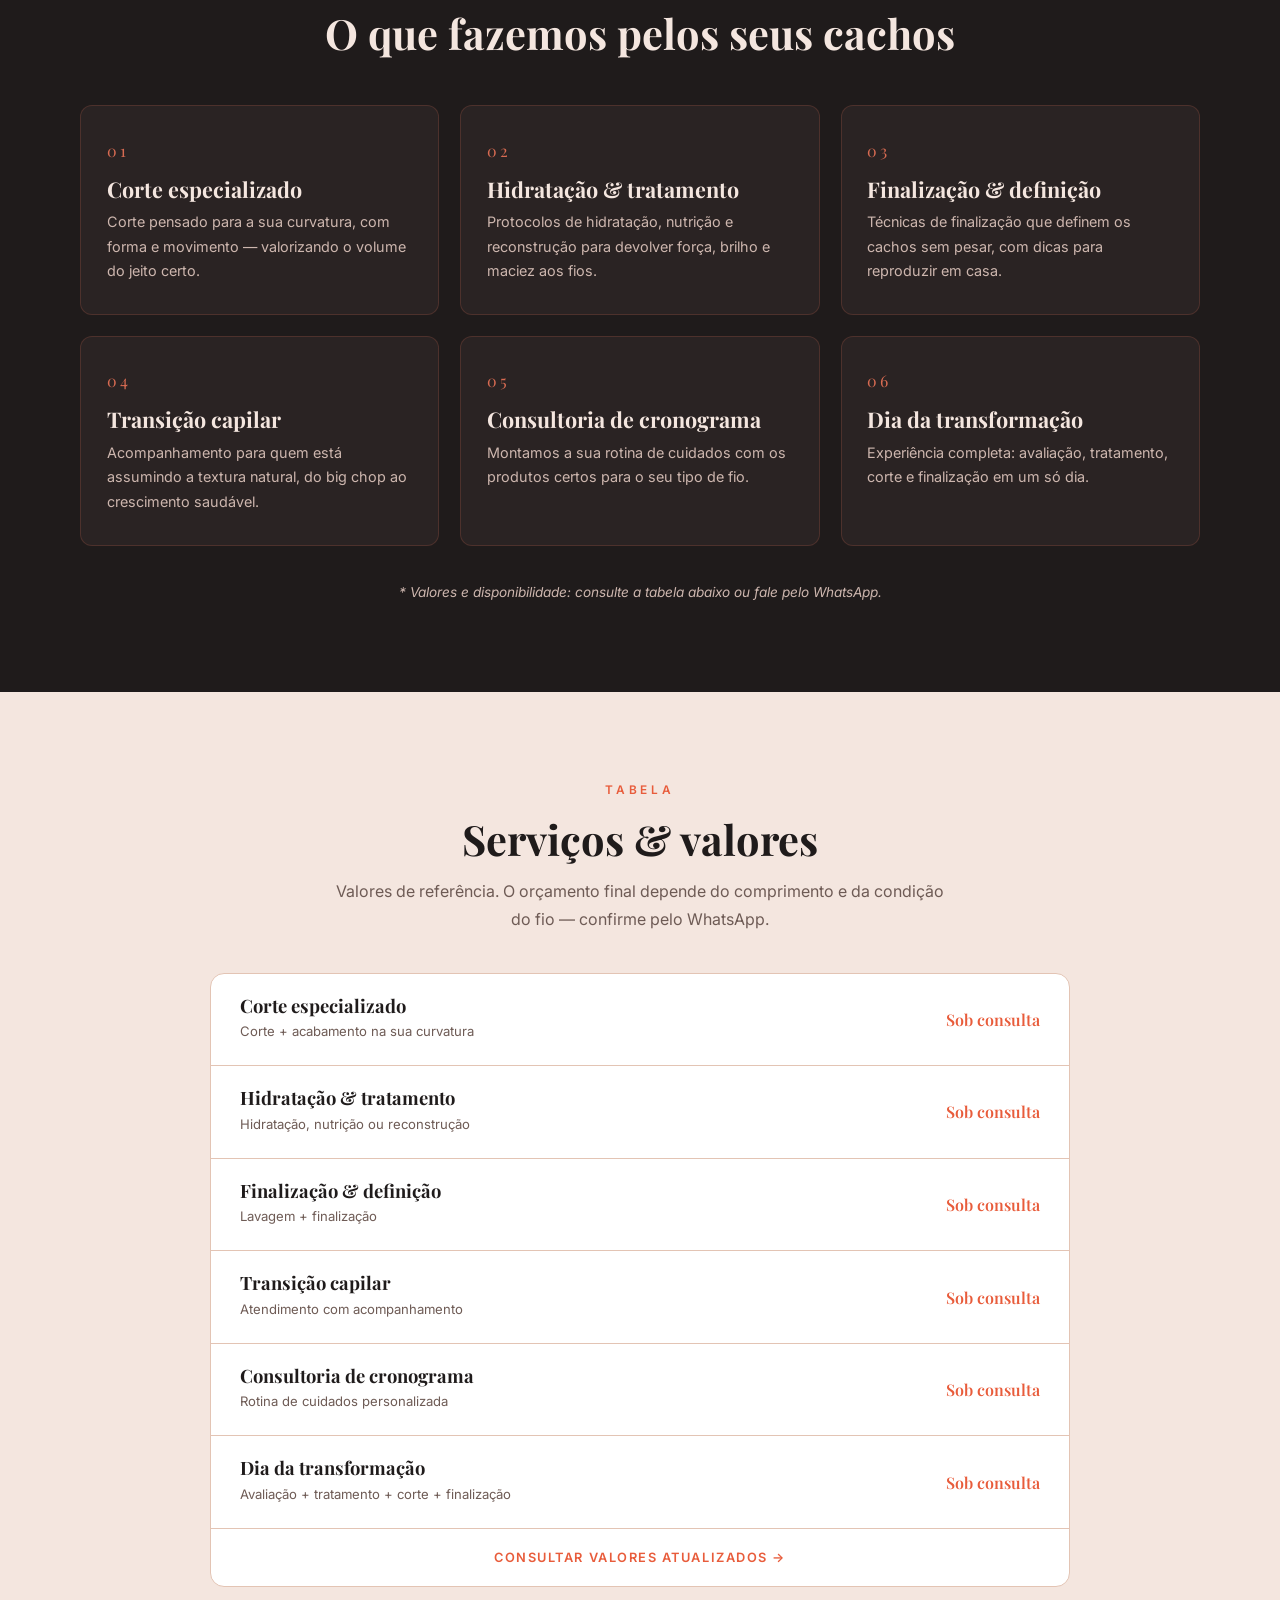
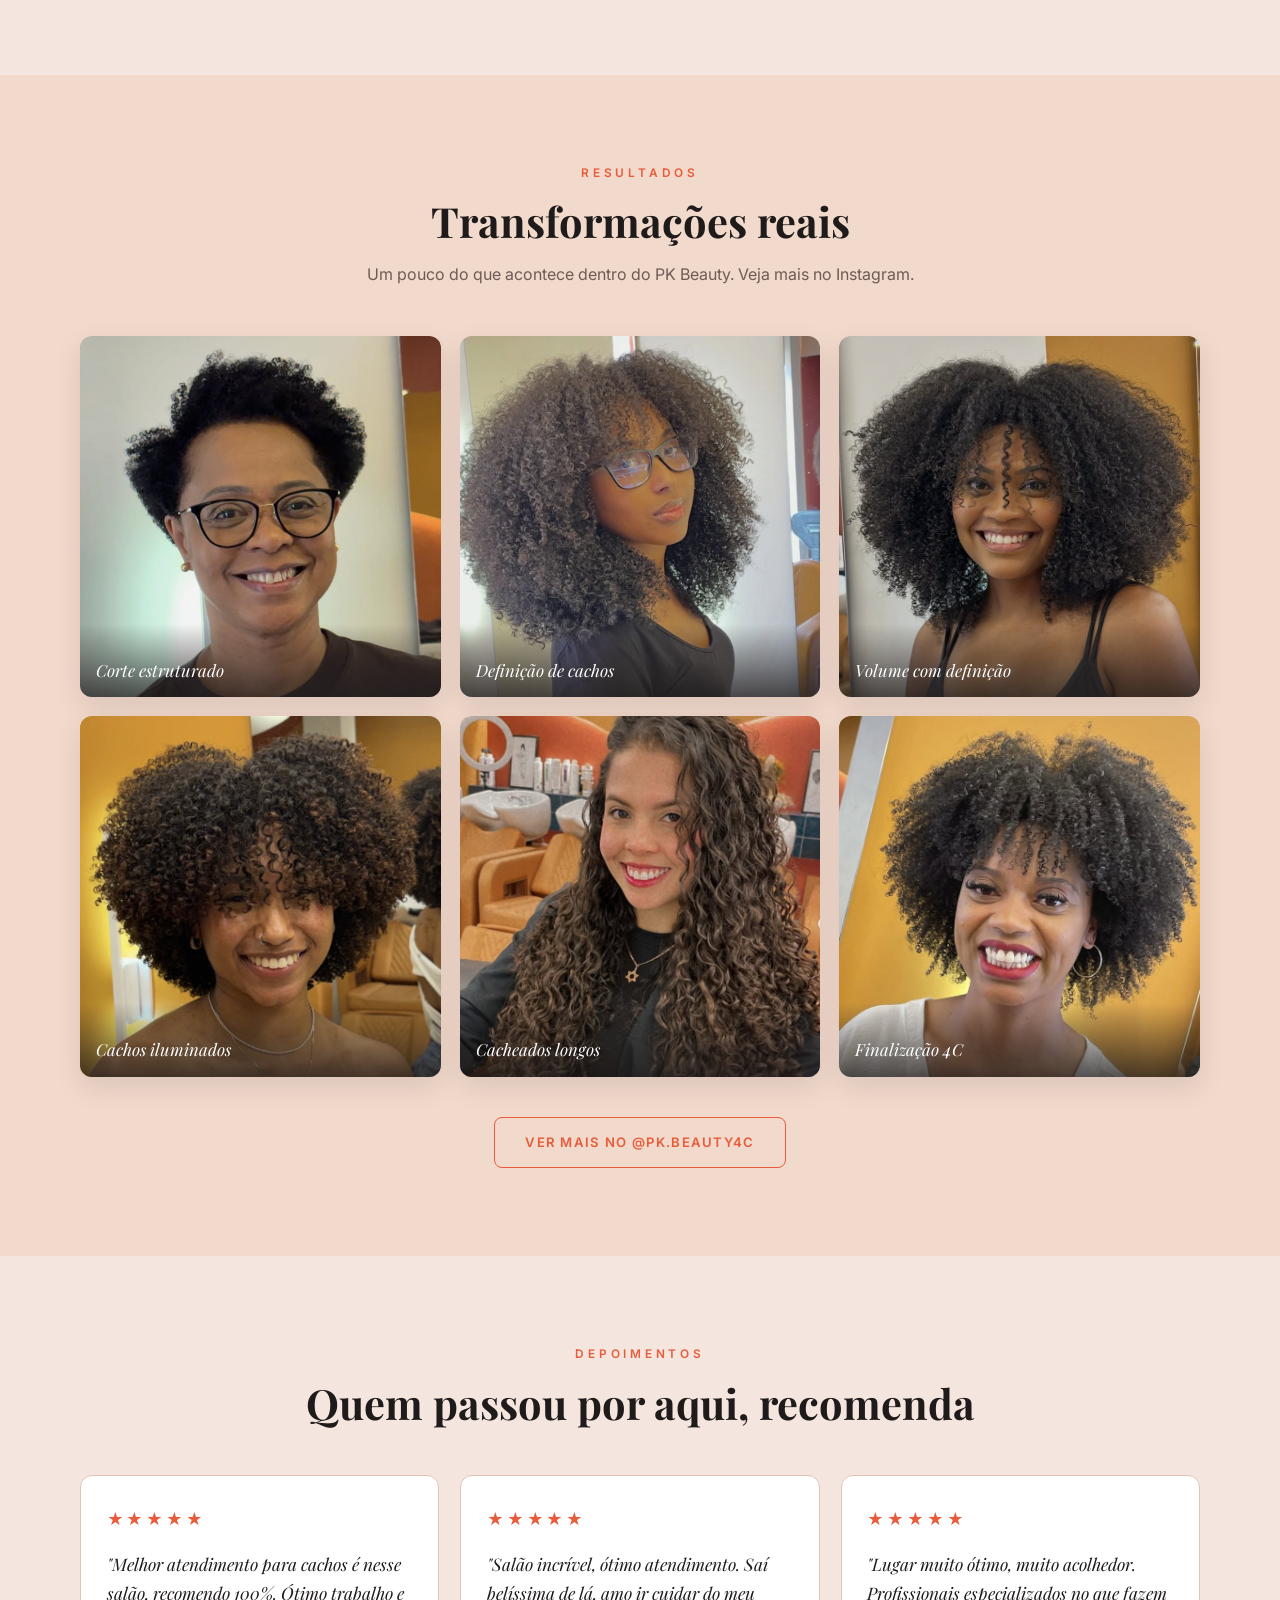
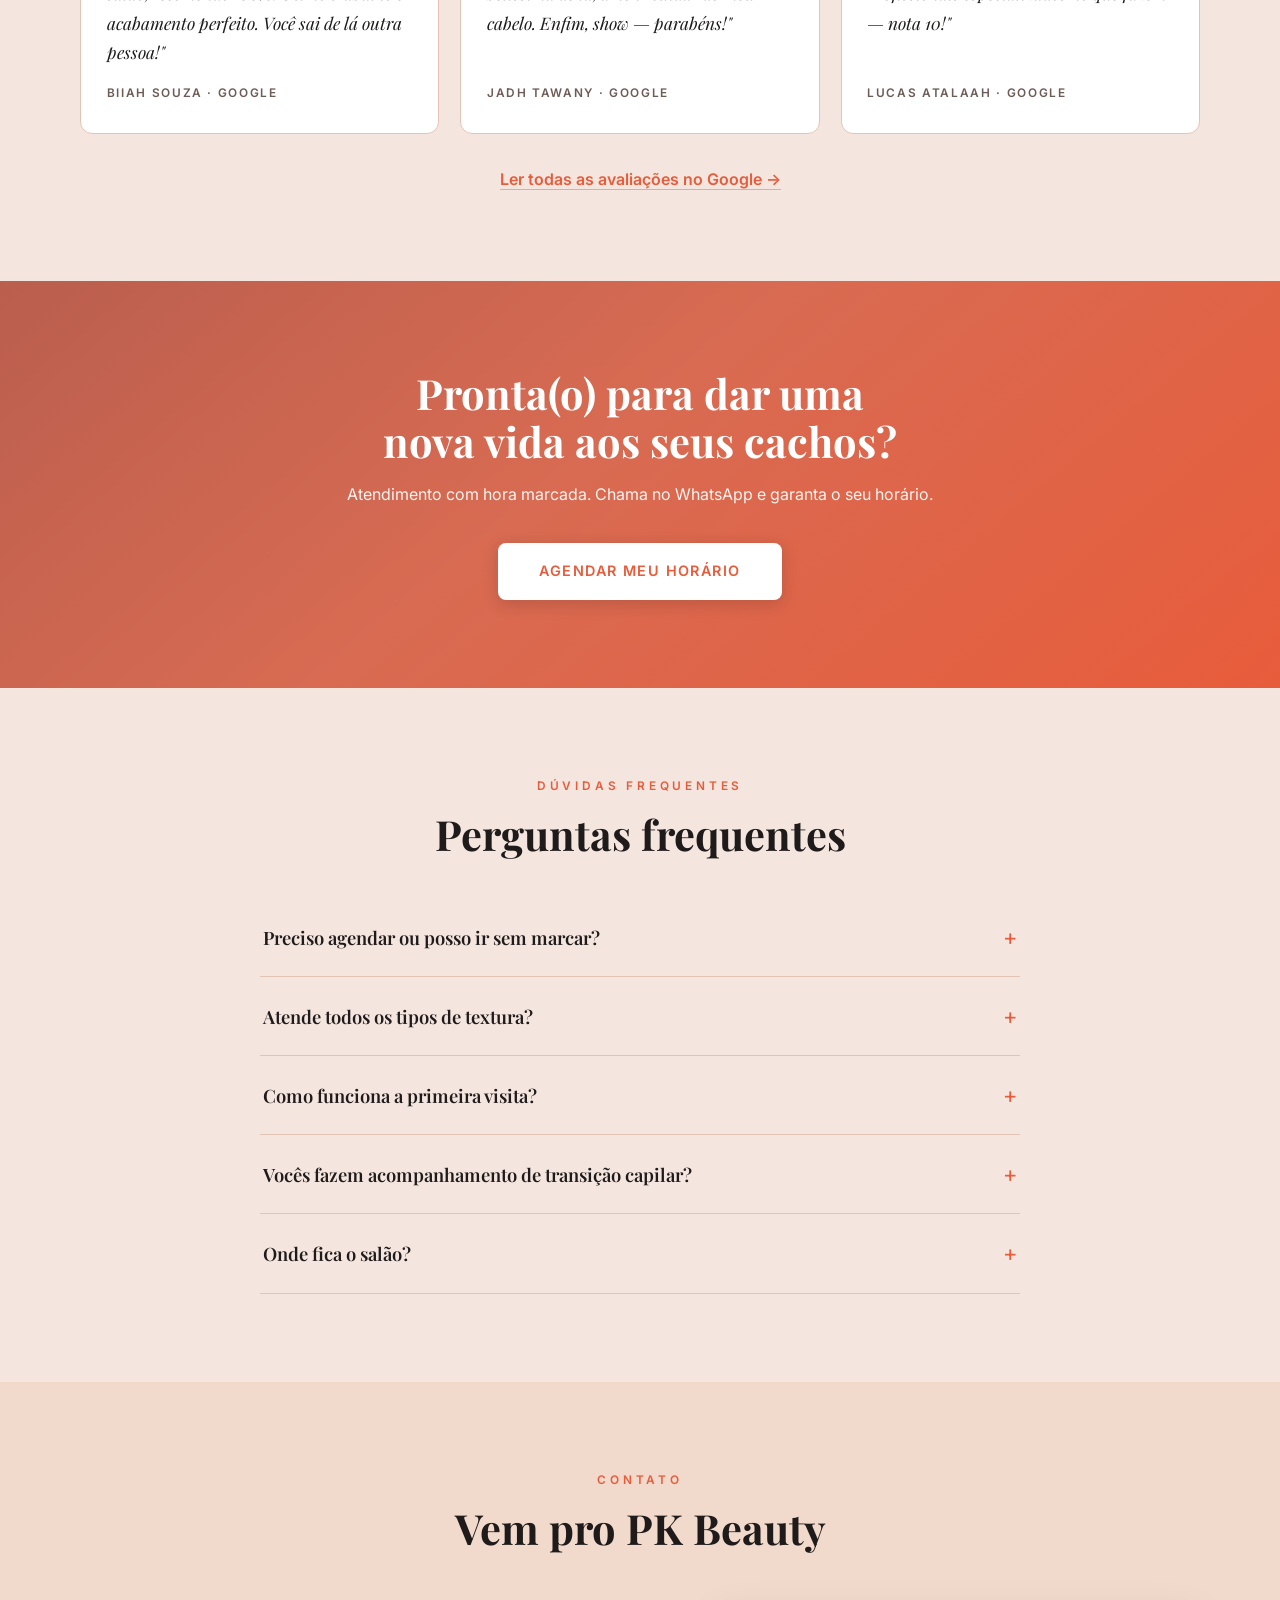
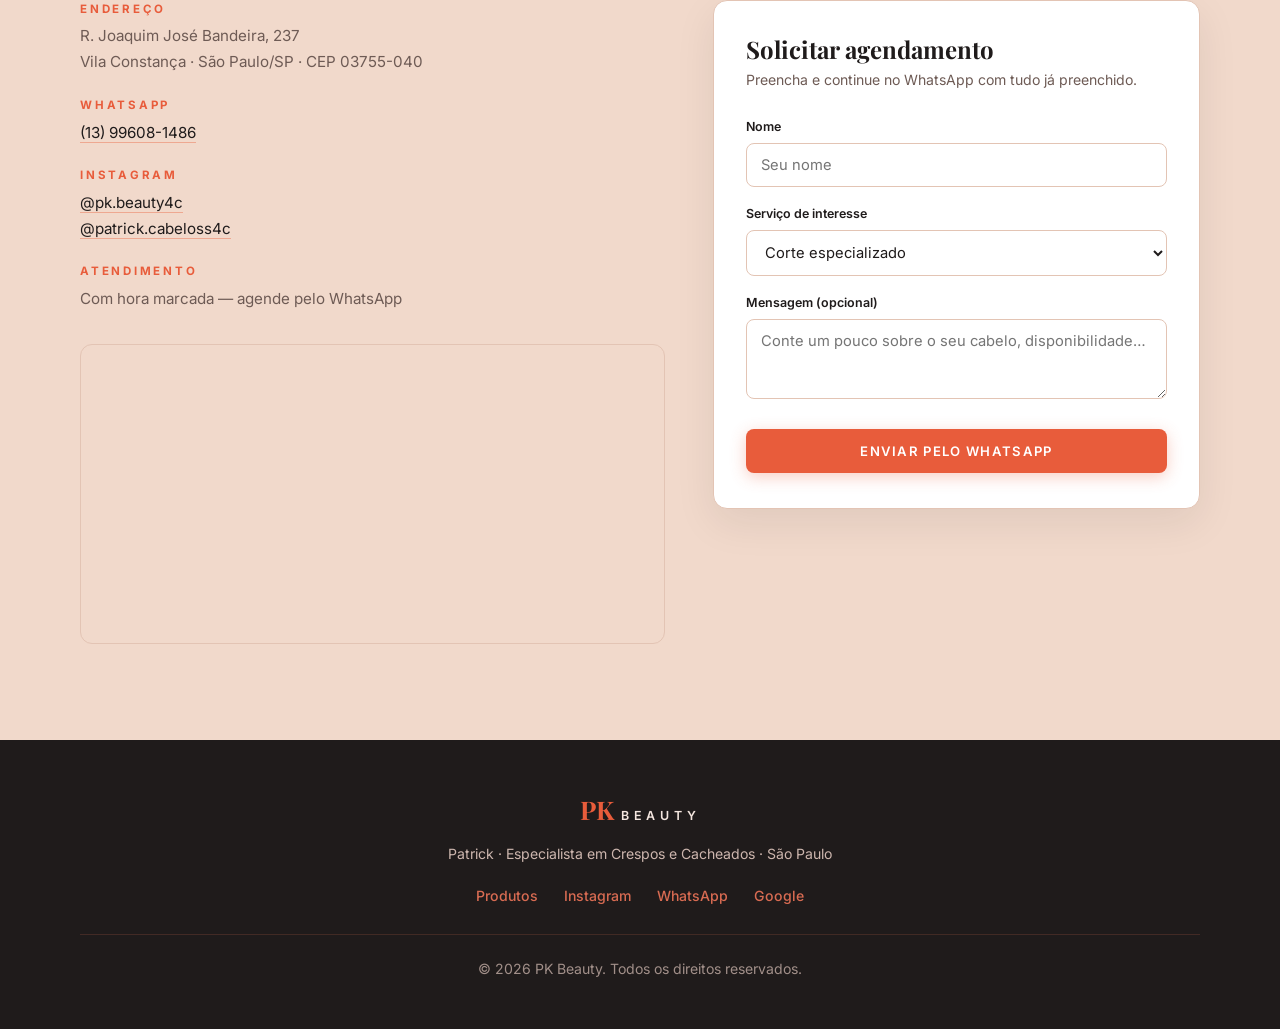
==== commit 32131df0: "Corrige o Instagram do Patrick para @patrick.cabeloss4c Co-Authored-By: Claude Fable 5 <noreply@anth" ====
--- a/index.html
+++ b/index.html
@@ -8,6 +8,9 @@
   <meta property="og:title" content="PK Beauty — Especialista em Crespos e Cacheados">
   <meta property="og:description" content="Seu cabelo crespo ou cacheado nas mãos de quem entende. Nota 5.0 no Google. Agende pelo WhatsApp.">
   <meta property="og:type" content="website">
+  <link rel="icon" type="image/png" sizes="48x48" href="assets/favicon.png">
+  <link rel="icon" type="image/png" sizes="32x32" href="assets/favicon-32.png">
+  <link rel="apple-touch-icon" href="assets/apple-touch-icon.png">
   <link rel="preconnect" href="https://fonts.googleapis.com">
   <link rel="preconnect" href="https://fonts.gstatic.com" crossorigin>
   <link href="https://fonts.googleapis.com/css2?family=Playfair+Display:ital,wght@0,500;0,600;0,700;1,500&family=Inter:wght@400;500;600;700&display=swap" rel="stylesheet">
@@ -92,7 +95,7 @@
         <p>Especialista em cabelos crespos e cacheados, Patrick dedica seu trabalho a um propósito: mostrar que cada textura tem a sua beleza — e que cachos bem cuidados transformam não só o visual, mas a autoestima.</p>
         <p>No PK Beauty, cada atendimento começa com uma avaliação do seu fio e da sua rotina. Nada de fórmula pronta: o corte, o tratamento e a finalização são pensados para o <strong>seu</strong> cabelo.</p>
         <blockquote>"Você sai de lá outra pessoa."<cite>— avaliação real de cliente no Google</cite></blockquote>
-        <a href="https://www.instagram.com/patrickamerico.cabeloss4c/" target="_blank" rel="noopener" class="link-gold">Siga o Patrick no Instagram →</a>
+        <a href="https://www.instagram.com/patrick.cabeloss4c/" target="_blank" rel="noopener" class="link-gold">Siga o Patrick no Instagram →</a>
       </div>
     </div>
   </section>
@@ -280,7 +283,7 @@
             <li>
               <strong>Instagram</strong>
               <a href="https://www.instagram.com/pk.beauty4c/" target="_blank" rel="noopener">@pk.beauty4c</a><br>
-              <a href="https://www.instagram.com/patrickamerico.cabeloss4c/" target="_blank" rel="noopener">@patrickamerico.cabeloss4c</a>
+              <a href="https://www.instagram.com/patrick.cabeloss4c/" target="_blank" rel="noopener">@patrick.cabeloss4c</a>
             </li>
             <li>
               <strong>Atendimento</strong>
